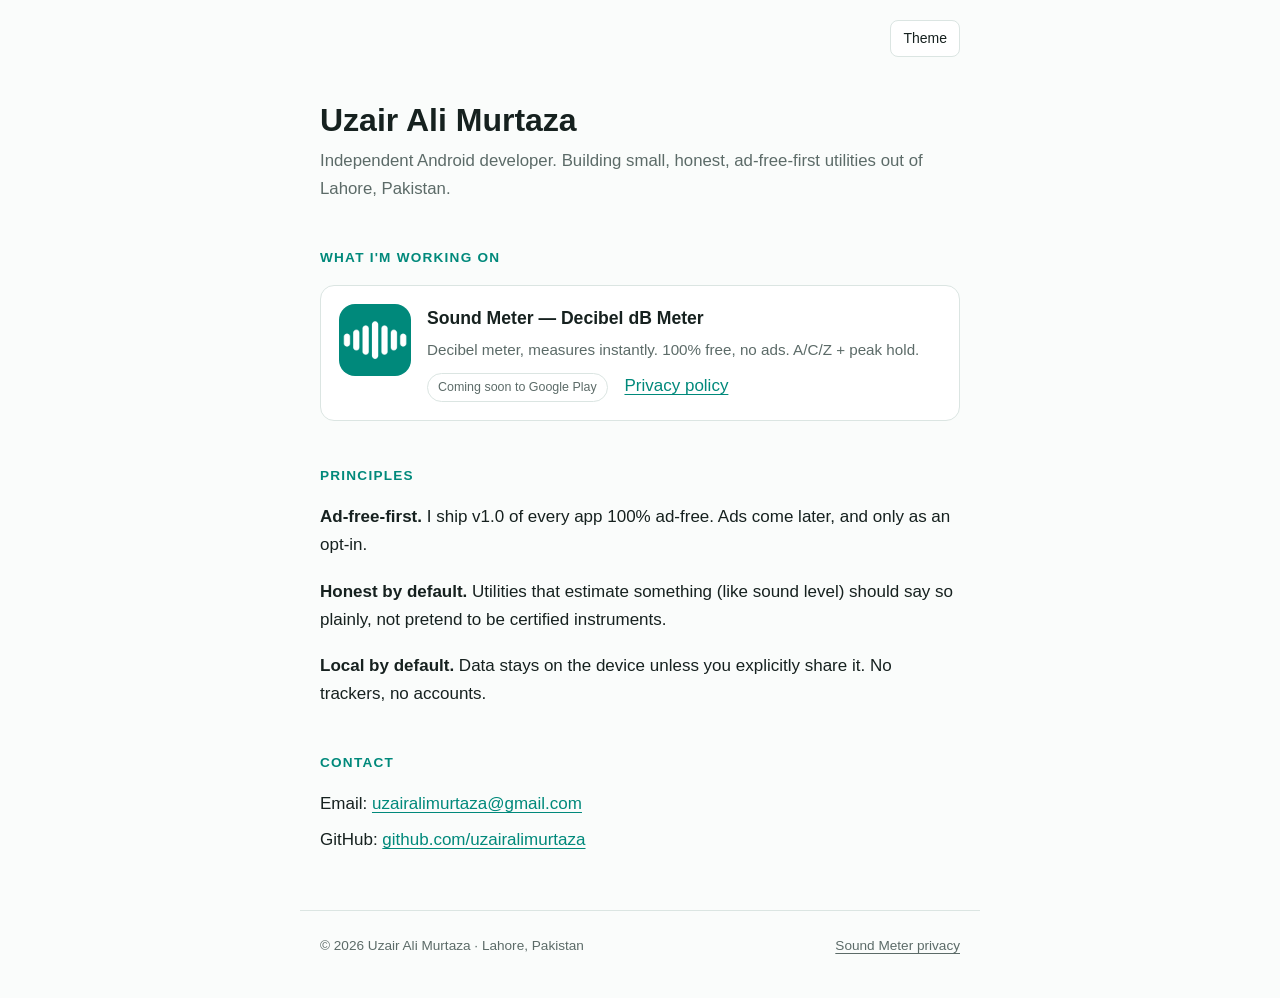
==== index.html @ 68ea0d81 "Initial site Co-Authored-By: Claude Fable 5 <noreply@anthropic.com>" ====
<!DOCTYPE html>
<html lang="en">
<head>
<meta charset="utf-8">
<meta name="viewport" content="width=device-width, initial-scale=1">
<title>Uzair Ali Murtaza — Independent Android Developer</title>
<meta name="description" content="Independent Android developer building small, honest, ad-free-first utilities out of Lahore, Pakistan. Maker of Sound Meter.">
<link rel="canonical" href="https://uzairalimurtaza.github.io/">
<link rel="icon" href="https://uzairalimurtaza.github.io/favicon.ico" sizes="32x32">
<link rel="apple-touch-icon" href="https://uzairalimurtaza.github.io/apple-touch-icon.png">
<meta property="og:type" content="website">
<meta property="og:title" content="Uzair Ali Murtaza — Independent Android Developer">
<meta property="og:description" content="Small, honest, ad-free-first Android utilities. Maker of Sound Meter.">
<meta property="og:url" content="https://uzairalimurtaza.github.io/">
<meta property="og:image" content="https://uzairalimurtaza.github.io/og-image.png">
<script>
(function () {
  var saved = localStorage.getItem("theme");
  var system = window.matchMedia("(prefers-color-scheme: light)").matches ? "light" : "dark";
  document.documentElement.dataset.theme = saved || system;
})();
</script>
<style>
  :root {
    --bg: #0b1014; --surface: #131a20; --text: #e8edf0; --muted: #9aa7ae;
    --accent: #4db6ac; --accent-strong: #26a69a; --border: #22303a;
  }
  :root[data-theme="light"] {
    --bg: #fafcfb; --surface: #ffffff; --text: #16211f; --muted: #5c6b68;
    --accent: #00897b; --accent-strong: #00695c; --border: #dbe5e2;
  }
  * { box-sizing: border-box; }
  body {
    margin: 0; background: var(--bg); color: var(--text);
    font-family: -apple-system, BlinkMacSystemFont, "Segoe UI", Roboto, Helvetica, Arial, sans-serif;
    font-size: 17px; line-height: 1.65;
  }
  main { max-width: 680px; margin: 0 auto; padding: 0 20px 48px; }
  header.site {
    max-width: 680px; margin: 0 auto; padding: 20px;
    display: flex; justify-content: flex-end;
  }
  .theme-toggle {
    background: var(--surface); color: var(--text); border: 1px solid var(--border);
    border-radius: 8px; padding: 6px 12px; font: inherit; font-size: 14px; cursor: pointer;
  }
  .theme-toggle:focus-visible, a:focus-visible {
    outline: 2px solid var(--accent); outline-offset: 3px; border-radius: 4px;
  }
  h1 { font-size: 2rem; line-height: 1.2; margin: 24px 0 8px; }
  .tagline { color: var(--muted); margin: 0 0 40px; font-size: 1.05rem; }
  h2 {
    font-size: 0.85rem; letter-spacing: 0.09em; text-transform: uppercase;
    color: var(--accent); margin: 44px 0 16px;
  }
  a { color: var(--accent); text-decoration-thickness: 1px; text-underline-offset: 3px; }
  a:hover { color: var(--accent-strong); }
  .app-card {
    display: flex; gap: 16px; align-items: flex-start;
    background: var(--surface); border: 1px solid var(--border);
    border-radius: 14px; padding: 18px;
  }
  .app-card img { width: 72px; height: 72px; border-radius: 16px; flex-shrink: 0; }
  .app-card h3 { margin: 0 0 4px; font-size: 1.1rem; }
  .app-card p { margin: 0 0 10px; color: var(--muted); font-size: 0.95rem; }
  .badge {
    display: inline-block; font-size: 0.78rem; padding: 3px 10px; border-radius: 999px;
    border: 1px solid var(--border); color: var(--muted); margin-right: 12px;
  }
  .principle { margin: 0 0 18px; }
  .principle strong { color: var(--text); }
  ul.contact { list-style: none; padding: 0; margin: 0; }
  ul.contact li { margin-bottom: 8px; }
  footer {
    max-width: 680px; margin: 0 auto; padding: 24px 20px 40px;
    border-top: 1px solid var(--border); color: var(--muted); font-size: 0.85rem;
    display: flex; flex-wrap: wrap; gap: 8px 24px; justify-content: space-between;
  }
  footer a { color: var(--muted); }
</style>
</head>
<body>
<header class="site">
  <button class="theme-toggle" type="button" aria-label="Toggle light and dark theme">Theme</button>
</header>
<main>
  <h1>Uzair Ali Murtaza</h1>
  <p class="tagline">Independent Android developer. Building small, honest, ad-free-first
  utilities out of Lahore, Pakistan.</p>

  <h2>What I'm working on</h2>
  <div class="app-card">
    <img src="sound-meter-icon.png" alt="Sound Meter app icon — white sound wave on teal" width="72" height="72">
    <div>
      <h3>Sound Meter — Decibel dB Meter</h3>
      <p>Decibel meter, measures instantly. 100% free, no ads. A/C/Z + peak hold.</p>
      <span class="badge">Coming soon to Google Play</span>
      <a href="https://uzairalimurtaza.github.io/soundmeter-privacy/">Privacy policy</a>
    </div>
  </div>

  <h2>Principles</h2>
  <p class="principle"><strong>Ad-free-first.</strong> I ship v1.0 of every app 100% ad-free.
  Ads come later, and only as an opt-in.</p>
  <p class="principle"><strong>Honest by default.</strong> Utilities that estimate something
  (like sound level) should say so plainly, not pretend to be certified instruments.</p>
  <p class="principle"><strong>Local by default.</strong> Data stays on the device unless you
  explicitly share it. No trackers, no accounts.</p>

  <h2>Contact</h2>
  <ul class="contact">
    <li>Email: <a href="mailto:uzairalimurtaza@gmail.com">uzairalimurtaza@gmail.com</a></li>
    <li>GitHub: <a href="https://github.com/uzairalimurtaza">github.com/uzairalimurtaza</a></li>
  </ul>
</main>
<footer>
  <span>© 2026 Uzair Ali Murtaza · Lahore, Pakistan</span>
  <a href="https://uzairalimurtaza.github.io/soundmeter-privacy/">Sound Meter privacy</a>
</footer>
<script>
(function () {
  var btn = document.querySelector(".theme-toggle");
  btn.addEventListener("click", function () {
    var next = document.documentElement.dataset.theme === "light" ? "dark" : "light";
    document.documentElement.dataset.theme = next;
    localStorage.setItem("theme", next);
  });
})();
</script>
</body>
</html>
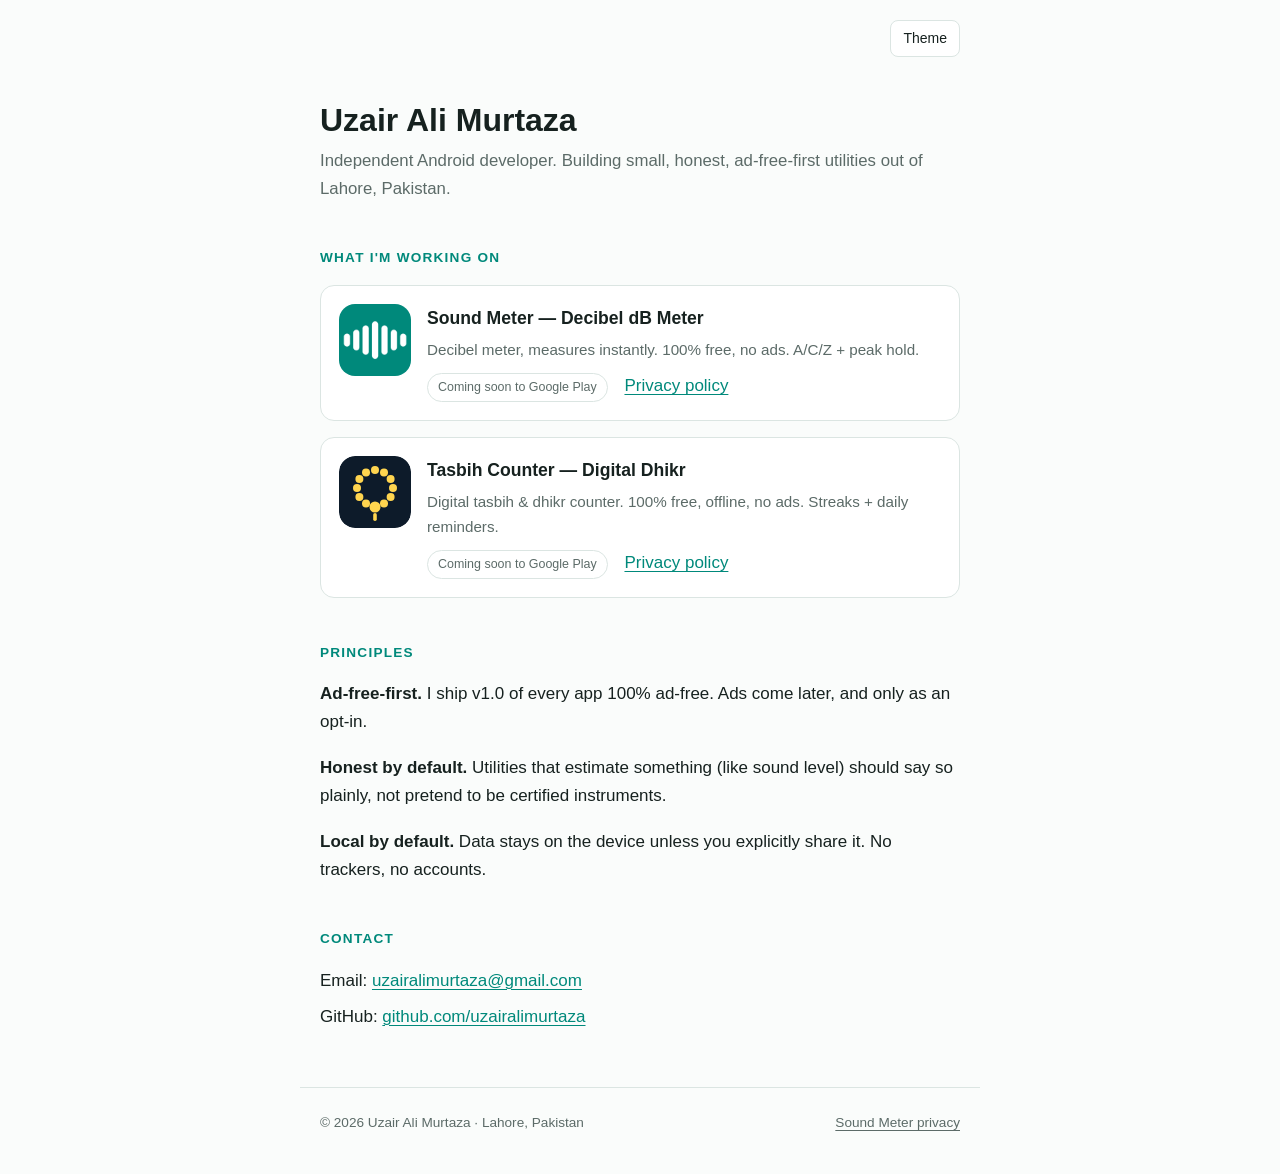
==== commit b59fb93e: "Add Tasbih Counter privacy policy + landing card" ====
--- a/index.html
+++ b/index.html
@@ -99,6 +99,16 @@
     </div>
   </div>
 
+  <div class="app-card" style="margin-top:16px">
+    <img src="data:image/svg+xml,<svg xmlns='http://www.w3.org/2000/svg' viewBox='0 0 72 72'><rect width='72' height='72' rx='16' fill='%230D1B2A'/><g fill='%23ffd54f'><circle cx='36' cy='14' r='4'/><circle cx='45' cy='16.4' r='4'/><circle cx='51.6' cy='23' r='4'/><circle cx='54' cy='32' r='4'/><circle cx='51.6' cy='41' r='4'/><circle cx='45' cy='47.6' r='4'/><circle cx='27' cy='47.6' r='4'/><circle cx='20.4' cy='41' r='4'/><circle cx='18' cy='32' r='4'/><circle cx='20.4' cy='23' r='4'/><circle cx='27' cy='16.4' r='4'/></g><circle cx='36' cy='51' r='5.5' fill='%23ffd54f'/><rect x='34.2' y='57' width='3.6' height='8' rx='1.8' fill='%23ffd54f'/></svg>" alt="Tasbih Counter app icon — prayer beads on deep navy" width="72" height="72">
+    <div>
+      <h3>Tasbih Counter — Digital Dhikr</h3>
+      <p>Digital tasbih &amp; dhikr counter. 100% free, offline, no ads. Streaks + daily reminders.</p>
+      <span class="badge">Coming soon to Google Play</span>
+      <a href="https://uzairalimurtaza.github.io/tasbih-privacy/">Privacy policy</a>
+    </div>
+  </div>
+
   <h2>Principles</h2>
   <p class="principle"><strong>Ad-free-first.</strong> I ship v1.0 of every app 100% ad-free.
   Ads come later, and only as an opt-in.</p>
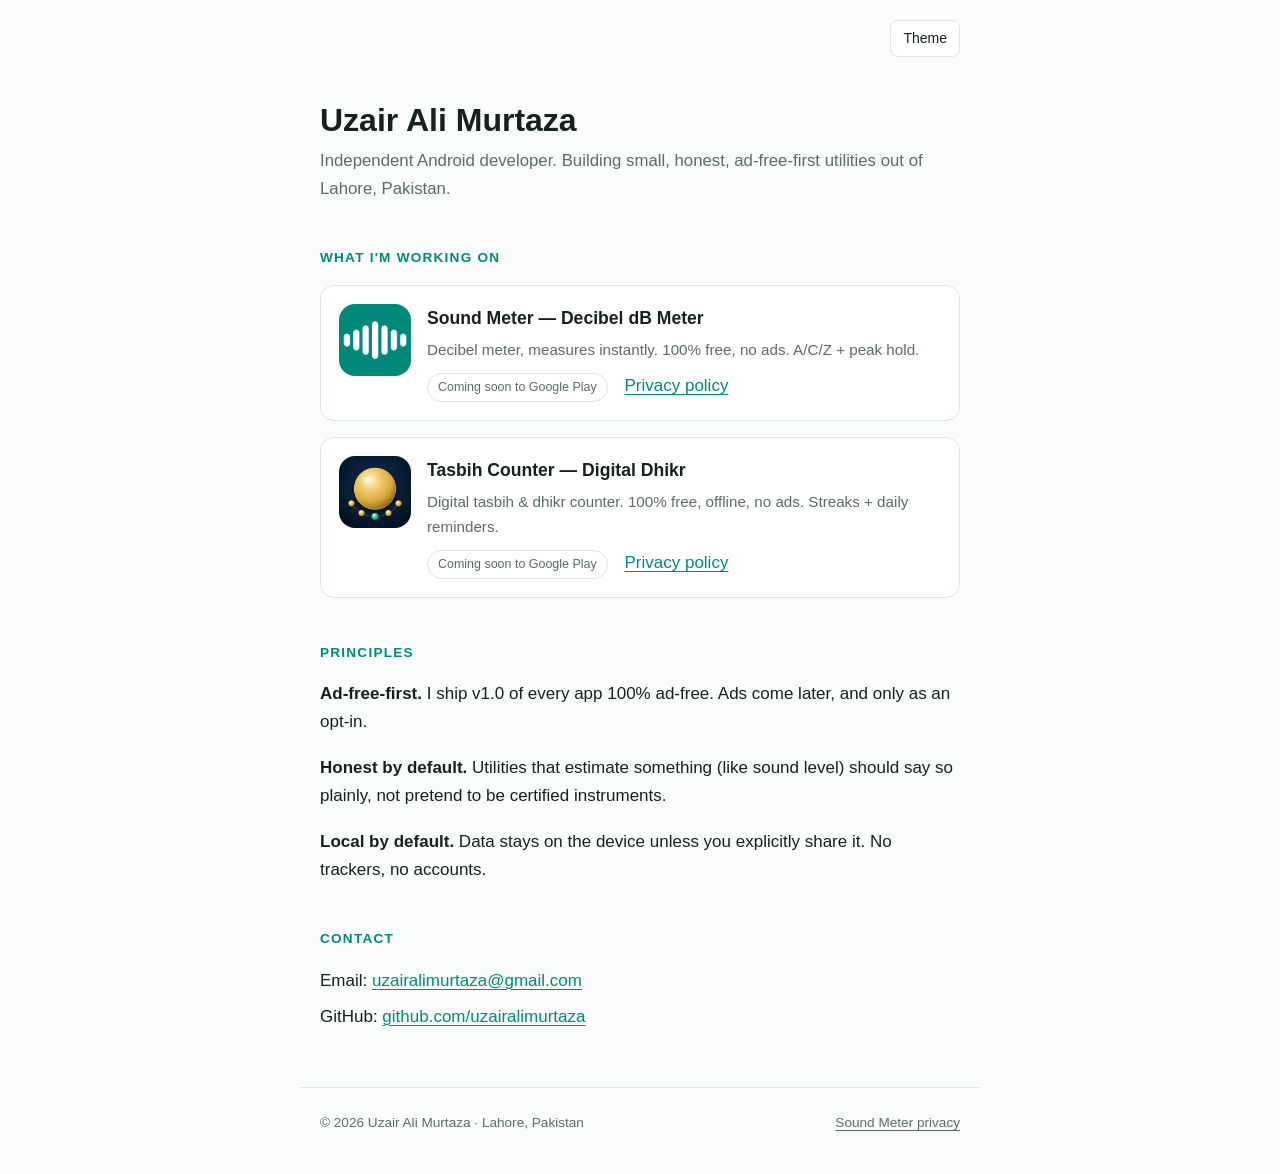
==== commit ea182d29: "Tasbih card: real app icon" ====
--- a/index.html
+++ b/index.html
@@ -100,7 +100,7 @@
   </div>
 
   <div class="app-card" style="margin-top:16px">
-    <img src="data:image/svg+xml,<svg xmlns='http://www.w3.org/2000/svg' viewBox='0 0 72 72'><rect width='72' height='72' rx='16' fill='%230D1B2A'/><g fill='%23ffd54f'><circle cx='36' cy='14' r='4'/><circle cx='45' cy='16.4' r='4'/><circle cx='51.6' cy='23' r='4'/><circle cx='54' cy='32' r='4'/><circle cx='51.6' cy='41' r='4'/><circle cx='45' cy='47.6' r='4'/><circle cx='27' cy='47.6' r='4'/><circle cx='20.4' cy='41' r='4'/><circle cx='18' cy='32' r='4'/><circle cx='20.4' cy='23' r='4'/><circle cx='27' cy='16.4' r='4'/></g><circle cx='36' cy='51' r='5.5' fill='%23ffd54f'/><rect x='34.2' y='57' width='3.6' height='8' rx='1.8' fill='%23ffd54f'/></svg>" alt="Tasbih Counter app icon — prayer beads on deep navy" width="72" height="72">
+    <img src="tasbih-icon.png" alt="Tasbih Counter app icon — gold misbaha bead on deep navy" style="border-radius:16px" width="72" height="72">
     <div>
       <h3>Tasbih Counter — Digital Dhikr</h3>
       <p>Digital tasbih &amp; dhikr counter. 100% free, offline, no ads. Streaks + daily reminders.</p>
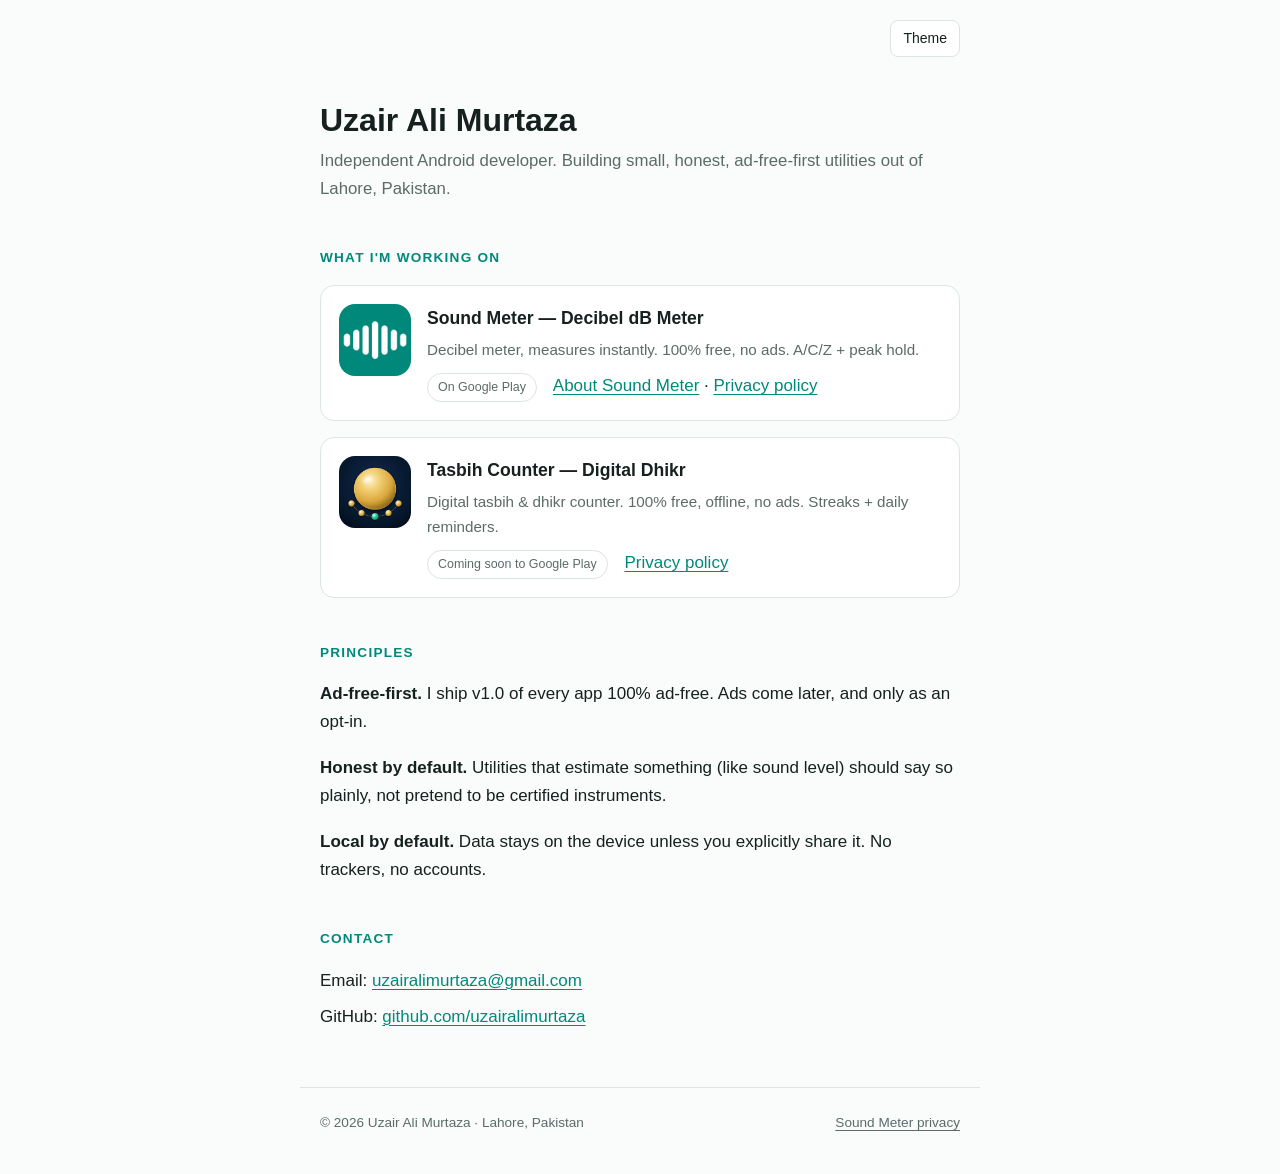
==== commit 0285f1af: "Add Sound Meter product page (Ask Play indexing) + sitemap entry Co-Authored-By: Claude Fable 5 <nor" ====
--- a/index.html
+++ b/index.html
@@ -94,7 +94,8 @@
     <div>
       <h3>Sound Meter — Decibel dB Meter</h3>
       <p>Decibel meter, measures instantly. 100% free, no ads. A/C/Z + peak hold.</p>
-      <span class="badge">Coming soon to Google Play</span>
+      <span class="badge">On Google Play</span>
+      <a href="soundmeter/">About Sound Meter</a> ·
       <a href="https://uzairalimurtaza.github.io/soundmeter-privacy/">Privacy policy</a>
     </div>
   </div>
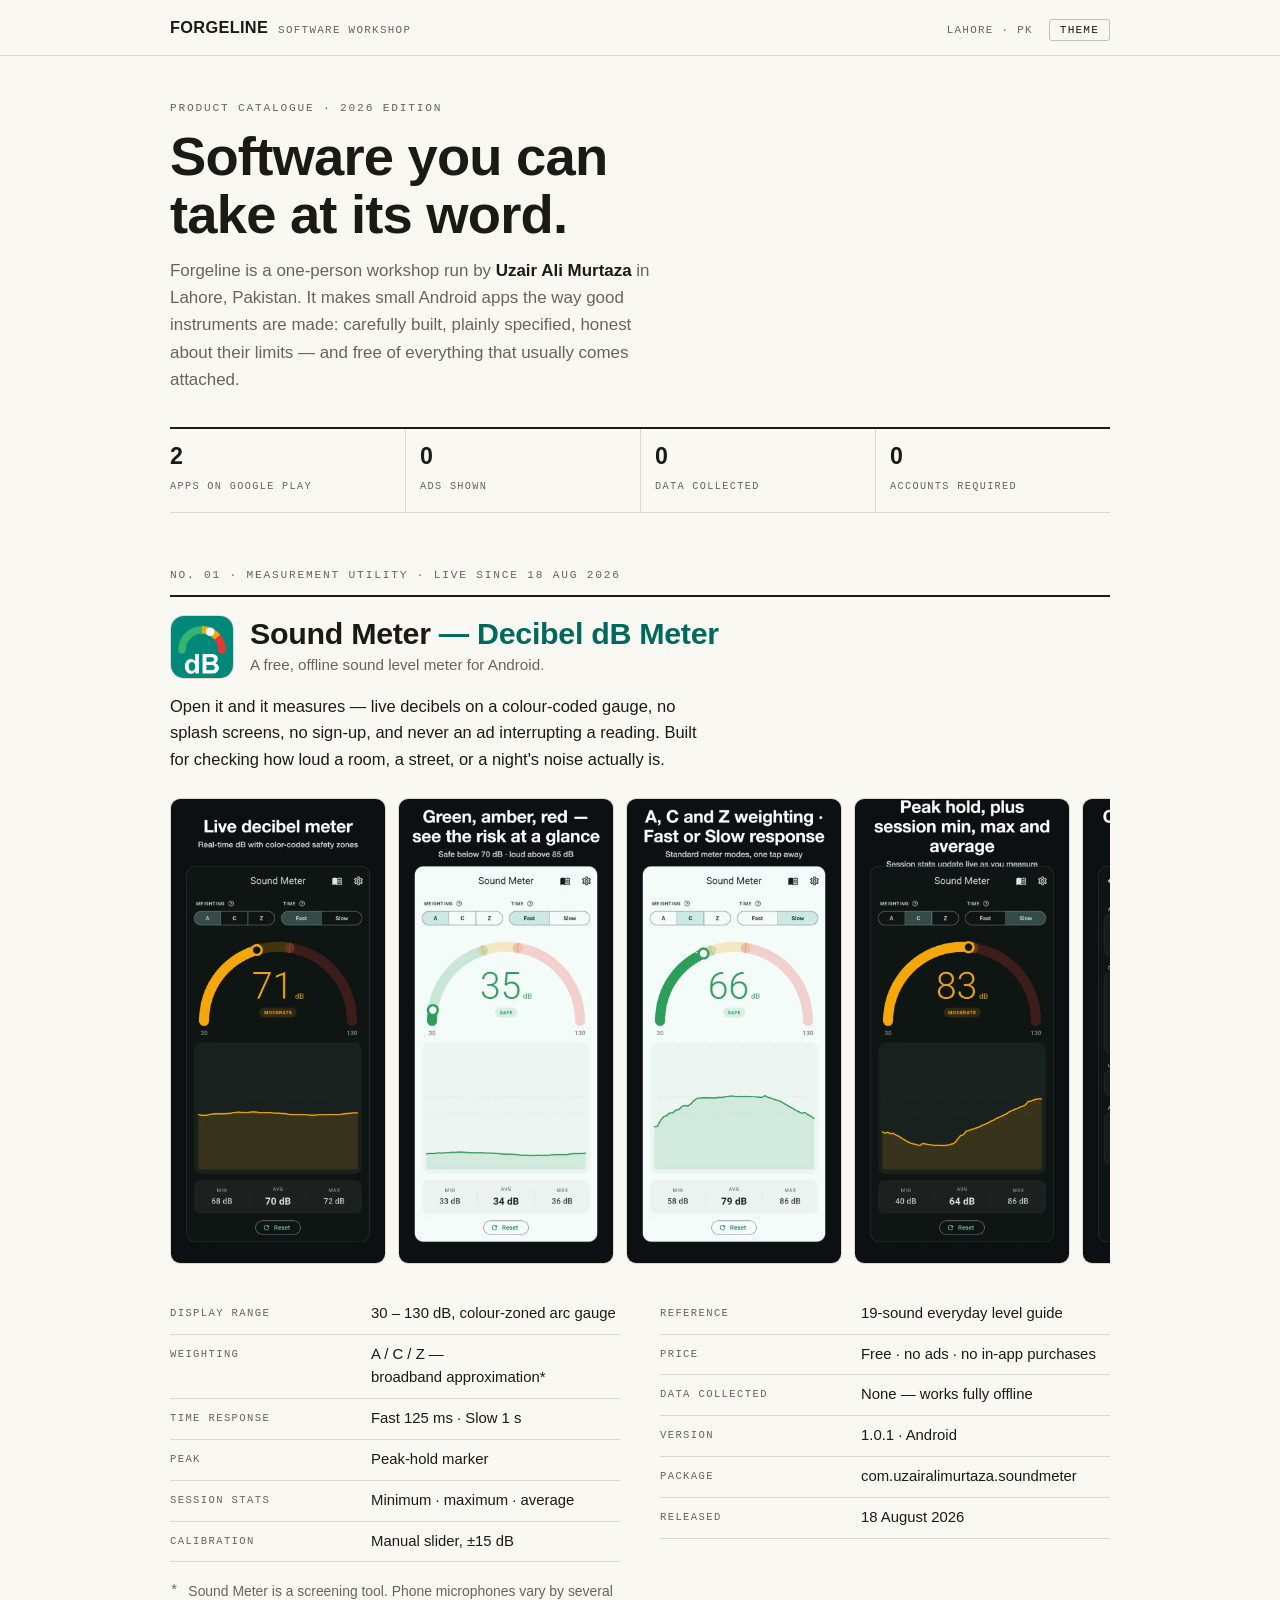
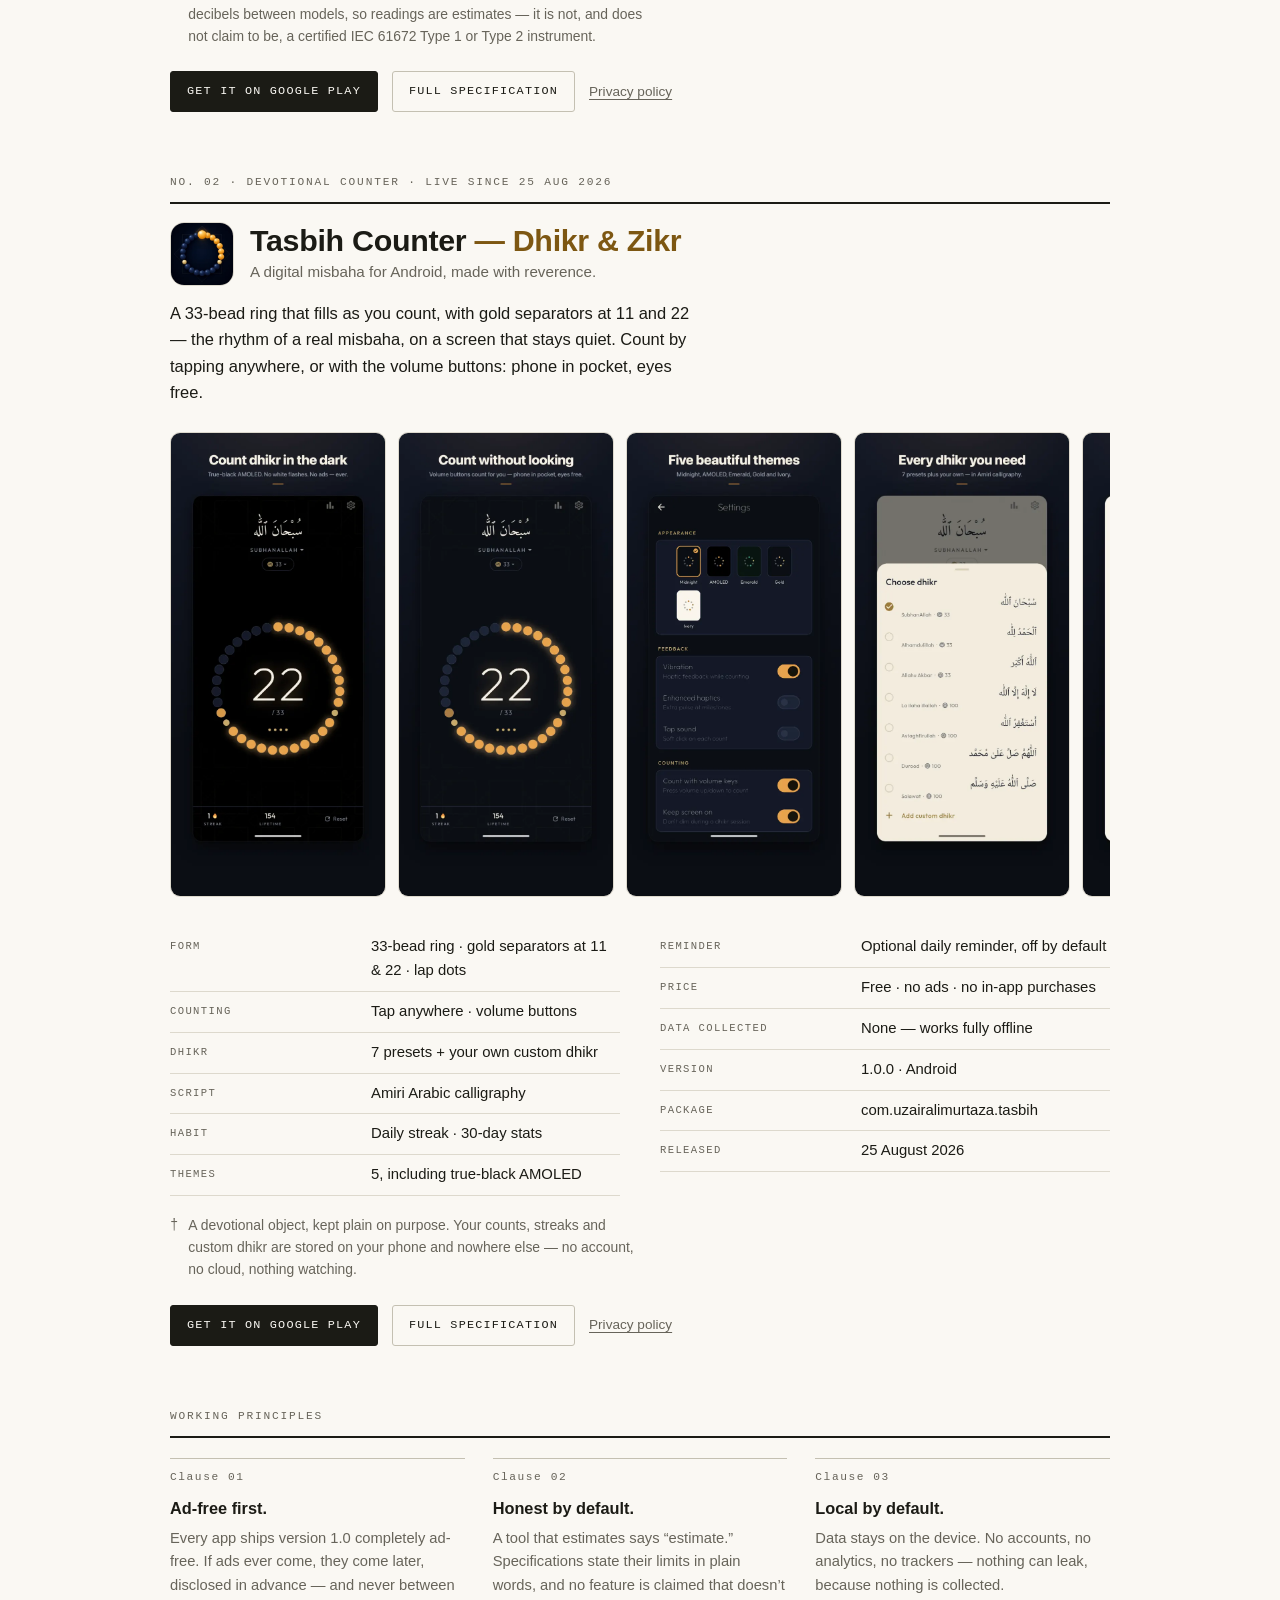
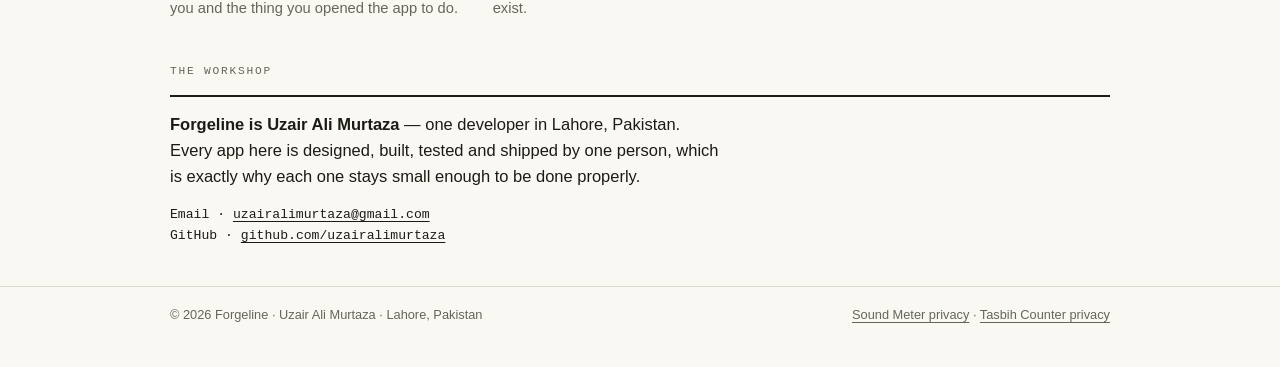
==== commit f99f1820: "Rebuild site as the Forgeline product catalogue Both apps are now live on Google Play, so the site b" ====
--- a/index.html
+++ b/index.html
@@ -3,16 +3,28 @@
 <head>
 <meta charset="utf-8">
 <meta name="viewport" content="width=device-width, initial-scale=1">
-<title>Uzair Ali Murtaza — Independent Android Developer</title>
-<meta name="description" content="Independent Android developer building small, honest, ad-free-first utilities out of Lahore, Pakistan. Maker of Sound Meter.">
+<title>Forgeline — Honest Android Apps by Uzair Ali Murtaza</title>
+<meta name="description" content="Forgeline is a one-person software workshop in Lahore, Pakistan, run by Uzair Ali Murtaza. Small, honest Android apps on Google Play: Sound Meter and Tasbih Counter. Free, offline, ad-free, no data collected.">
 <link rel="canonical" href="https://uzairalimurtaza.github.io/">
 <link rel="icon" href="https://uzairalimurtaza.github.io/favicon.ico" sizes="32x32">
 <link rel="apple-touch-icon" href="https://uzairalimurtaza.github.io/apple-touch-icon.png">
 <meta property="og:type" content="website">
-<meta property="og:title" content="Uzair Ali Murtaza — Independent Android Developer">
-<meta property="og:description" content="Small, honest, ad-free-first Android utilities. Maker of Sound Meter.">
+<meta property="og:title" content="Forgeline — Honest Android Apps by Uzair Ali Murtaza">
+<meta property="og:description" content="Small, honest Android apps from a one-person workshop in Lahore. Free, offline, ad-free, no data collected.">
 <meta property="og:url" content="https://uzairalimurtaza.github.io/">
 <meta property="og:image" content="https://uzairalimurtaza.github.io/og-image.png">
+<script type="application/ld+json">
+{
+  "@context": "https://schema.org",
+  "@type": "Organization",
+  "name": "Forgeline",
+  "url": "https://uzairalimurtaza.github.io/",
+  "email": "uzairalimurtaza@gmail.com",
+  "founder": { "@type": "Person", "name": "Uzair Ali Murtaza" },
+  "address": { "@type": "PostalAddress", "addressLocality": "Lahore", "addressCountry": "PK" },
+  "description": "A one-person software workshop making small, honest Android apps. Publisher of Sound Meter and Tasbih Counter on Google Play."
+}
+</script>
 <script>
 (function () {
   var saved = localStorage.getItem("theme");
@@ -20,114 +32,194 @@
   document.documentElement.dataset.theme = saved || system;
 })();
 </script>
-<style>
-  :root {
-    --bg: #0b1014; --surface: #131a20; --text: #e8edf0; --muted: #9aa7ae;
-    --accent: #4db6ac; --accent-strong: #26a69a; --border: #22303a;
-  }
-  :root[data-theme="light"] {
-    --bg: #fafcfb; --surface: #ffffff; --text: #16211f; --muted: #5c6b68;
-    --accent: #00897b; --accent-strong: #00695c; --border: #dbe5e2;
-  }
-  * { box-sizing: border-box; }
-  body {
-    margin: 0; background: var(--bg); color: var(--text);
-    font-family: -apple-system, BlinkMacSystemFont, "Segoe UI", Roboto, Helvetica, Arial, sans-serif;
-    font-size: 17px; line-height: 1.65;
-  }
-  main { max-width: 680px; margin: 0 auto; padding: 0 20px 48px; }
-  header.site {
-    max-width: 680px; margin: 0 auto; padding: 20px;
-    display: flex; justify-content: flex-end;
-  }
-  .theme-toggle {
-    background: var(--surface); color: var(--text); border: 1px solid var(--border);
-    border-radius: 8px; padding: 6px 12px; font: inherit; font-size: 14px; cursor: pointer;
-  }
-  .theme-toggle:focus-visible, a:focus-visible {
-    outline: 2px solid var(--accent); outline-offset: 3px; border-radius: 4px;
-  }
-  h1 { font-size: 2rem; line-height: 1.2; margin: 24px 0 8px; }
-  .tagline { color: var(--muted); margin: 0 0 40px; font-size: 1.05rem; }
-  h2 {
-    font-size: 0.85rem; letter-spacing: 0.09em; text-transform: uppercase;
-    color: var(--accent); margin: 44px 0 16px;
-  }
-  a { color: var(--accent); text-decoration-thickness: 1px; text-underline-offset: 3px; }
-  a:hover { color: var(--accent-strong); }
-  .app-card {
-    display: flex; gap: 16px; align-items: flex-start;
-    background: var(--surface); border: 1px solid var(--border);
-    border-radius: 14px; padding: 18px;
-  }
-  .app-card img { width: 72px; height: 72px; border-radius: 16px; flex-shrink: 0; }
-  .app-card h3 { margin: 0 0 4px; font-size: 1.1rem; }
-  .app-card p { margin: 0 0 10px; color: var(--muted); font-size: 0.95rem; }
-  .badge {
-    display: inline-block; font-size: 0.78rem; padding: 3px 10px; border-radius: 999px;
-    border: 1px solid var(--border); color: var(--muted); margin-right: 12px;
-  }
-  .principle { margin: 0 0 18px; }
-  .principle strong { color: var(--text); }
-  ul.contact { list-style: none; padding: 0; margin: 0; }
-  ul.contact li { margin-bottom: 8px; }
-  footer {
-    max-width: 680px; margin: 0 auto; padding: 24px 20px 40px;
-    border-top: 1px solid var(--border); color: var(--muted); font-size: 0.85rem;
-    display: flex; flex-wrap: wrap; gap: 8px 24px; justify-content: space-between;
-  }
-  footer a { color: var(--muted); }
-</style>
+<link rel="stylesheet" href="styles.css">
 </head>
 <body>
-<header class="site">
-  <button class="theme-toggle" type="button" aria-label="Toggle light and dark theme">Theme</button>
+
+<header class="mast">
+  <div class="wrap">
+    <a class="wordmark" href="/">Forgeline<small>Software workshop</small></a>
+    <div class="mast-right">
+      <span class="mast-loc">Lahore&nbsp;·&nbsp;PK</span>
+      <button class="theme-toggle" type="button" aria-label="Toggle light and dark theme">Theme</button>
+    </div>
+  </div>
 </header>
+
 <main>
-  <h1>Uzair Ali Murtaza</h1>
-  <p class="tagline">Independent Android developer. Building small, honest, ad-free-first
-  utilities out of Lahore, Pakistan.</p>
-
-  <h2>What I'm working on</h2>
-  <div class="app-card">
-    <img src="sound-meter-icon.png" alt="Sound Meter app icon — white sound wave on teal" width="72" height="72">
-    <div>
-      <h3>Sound Meter — Decibel dB Meter</h3>
-      <p>Decibel meter, measures instantly. 100% free, no ads. A/C/Z + peak hold.</p>
-      <span class="badge">On Google Play</span>
-      <a href="soundmeter/">About Sound Meter</a> ·
-      <a href="https://uzairalimurtaza.github.io/soundmeter-privacy/">Privacy policy</a>
-    </div>
+  <section class="hero wrap">
+    <p class="kicker">Product catalogue · 2026 edition</p>
+    <h1>Software you can take at its word.</h1>
+    <p class="lede">Forgeline is a one-person workshop run by <strong>Uzair Ali Murtaza</strong> in
+    Lahore, Pakistan. It makes small Android apps the way good instruments are made:
+    carefully built, plainly specified, honest about their limits — and free of everything
+    that usually comes attached.</p>
+    <div class="facts-strip" role="list" aria-label="Portfolio at a glance">
+      <div role="listitem"><b>2</b><span>Apps on Google&nbsp;Play</span></div>
+      <div role="listitem"><b>0</b><span>Ads shown</span></div>
+      <div role="listitem"><b>0</b><span>Data collected</span></div>
+      <div role="listitem"><b>0</b><span>Accounts required</span></div>
+    </div>
+  </section>
+
+  <section class="app wrap" id="sound-meter" aria-labelledby="sm-title">
+    <p class="kicker">No. 01 · Measurement utility · Live since 18 Aug 2026</p>
+    <hr class="rule-strong">
+    <div class="app-head">
+      <img src="assets/sound-meter-icon.webp" alt="Sound Meter app icon" width="192" height="192">
+      <div>
+        <h2 id="sm-title">Sound Meter <span class="accent-sm">— Decibel dB Meter</span></h2>
+        <p class="sub">A free, offline sound level meter for Android.</p>
+      </div>
+    </div>
+    <p class="claim">Open it and it measures — live decibels on a colour-coded gauge, no
+    splash screens, no sign-up, and never an ad interrupting a reading. Built for checking
+    how loud a room, a street, or a night's noise actually is.</p>
+
+    <div class="shots" role="group" aria-label="Sound Meter screenshots">
+      <img src="assets/sm-01.webp" width="640" height="1387" alt="Sound Meter's live decibel gauge reading 71 dB, with colour-coded safety zones and a rolling level chart">
+      <img src="assets/sm-02.webp" width="640" height="1387" alt="The gauge reading 35 dB in the green safe zone, shown in the light theme">
+      <img src="assets/sm-03.webp" width="640" height="1387" loading="lazy" decoding="async" alt="A, C and Z weighting toggles and Fast/Slow response controls above a 66 dB reading">
+      <img src="assets/sm-04.webp" width="640" height="1387" loading="lazy" decoding="async" alt="Peak-hold marker at 83 dB with live session minimum, average and maximum">
+      <img src="assets/sm-05.webp" width="640" height="1387" loading="lazy" decoding="async" alt="Settings screen with the ±15 dB microphone calibration slider and theme options">
+      <img src="assets/sm-06.webp" width="640" height="1387" loading="lazy" decoding="async" alt="Reference guide listing 19 everyday sounds and their typical levels, from breathing at 10 dB upward">
+    </div>
+
+    <div class="spec">
+      <div class="spec-grid">
+        <dl>
+          <div class="row"><dt>Display range</dt><dd>30 – 130 dB, colour-zoned arc gauge</dd></div>
+          <div class="row"><dt>Weighting</dt><dd>A / C / Z — broadband&nbsp;approximation*</dd></div>
+          <div class="row"><dt>Time response</dt><dd>Fast 125 ms · Slow 1 s</dd></div>
+          <div class="row"><dt>Peak</dt><dd>Peak-hold marker</dd></div>
+          <div class="row"><dt>Session stats</dt><dd>Minimum · maximum · average</dd></div>
+          <div class="row"><dt>Calibration</dt><dd>Manual slider, ±15 dB</dd></div>
+        </dl>
+        <dl>
+          <div class="row"><dt>Reference</dt><dd>19-sound everyday level guide</dd></div>
+          <div class="row"><dt>Price</dt><dd>Free · no ads · no in-app purchases</dd></div>
+          <div class="row"><dt>Data collected</dt><dd>None — works fully offline</dd></div>
+          <div class="row"><dt>Version</dt><dd>1.0.1 · Android</dd></div>
+          <div class="row"><dt>Package</dt><dd>com.uzairalimurtaza.soundmeter</dd></div>
+          <div class="row"><dt>Released</dt><dd>18 August 2026</dd></div>
+        </dl>
+      </div>
+      <p class="footnote"><span class="mark">*</span><span>Sound Meter is a screening tool.
+      Phone microphones vary by several decibels between models, so readings are estimates —
+      it is not, and does not claim to be, a certified IEC&nbsp;61672 Type&nbsp;1 or
+      Type&nbsp;2 instrument.</span></p>
+    </div>
+
+    <div class="app-actions">
+      <a class="btn btn-solid" href="https://play.google.com/store/apps/details?id=com.uzairalimurtaza.soundmeter">Get it on Google Play</a>
+      <a class="btn btn-ghost" href="soundmeter/">Full specification</a>
+      <a class="quiet" href="soundmeter-privacy/">Privacy policy</a>
+    </div>
+  </section>
+
+  <section class="app wrap" id="tasbih" aria-labelledby="tb-title">
+    <p class="kicker">No. 02 · Devotional counter · Live since 25 Aug 2026</p>
+    <hr class="rule-strong">
+    <div class="app-head">
+      <img src="assets/tasbih-icon.webp" alt="Tasbih Counter app icon" width="192" height="192">
+      <div>
+        <h2 id="tb-title">Tasbih Counter <span class="accent-tb">— Dhikr &amp; Zikr</span></h2>
+        <p class="sub">A digital misbaha for Android, made with reverence.</p>
+      </div>
+    </div>
+    <p class="claim">A 33-bead ring that fills as you count, with gold separators at 11 and
+    22 — the rhythm of a real misbaha, on a screen that stays quiet. Count by tapping
+    anywhere, or with the volume buttons: phone in pocket, eyes free.</p>
+
+    <div class="shots" role="group" aria-label="Tasbih Counter screenshots">
+      <img src="assets/tb-01.webp" width="640" height="1387" loading="lazy" decoding="async" alt="Tasbih Counter's 33-bead ring at count 22 in the true-black AMOLED theme, with SubhanAllah in Arabic calligraphy above">
+      <img src="assets/tb-02.webp" width="640" height="1387" loading="lazy" decoding="async" alt="Counter screen highlighting volume-button counting — count with the phone in your pocket">
+      <img src="assets/tb-03.webp" width="640" height="1387" loading="lazy" decoding="async" alt="Settings screen with five theme cards: Midnight, AMOLED, Emerald, Gold and Ivory">
+      <img src="assets/tb-04.webp" width="640" height="1387" loading="lazy" decoding="async" alt="Dhikr picker listing seven presets in Amiri Arabic calligraphy, with an add-custom-dhikr option">
+      <img src="assets/tb-05.webp" width="640" height="1387" loading="lazy" decoding="async" alt="Stats screen showing streak, lifetime and today counts above a 30-day chart">
+      <img src="assets/tb-06.webp" width="640" height="1387" loading="lazy" decoding="async" alt="The bead ring in the warm Ivory theme, with gold separators and lap dots">
+    </div>
+
+    <div class="spec">
+      <div class="spec-grid">
+        <dl>
+          <div class="row"><dt>Form</dt><dd>33-bead ring · gold separators at 11 &amp; 22 · lap dots</dd></div>
+          <div class="row"><dt>Counting</dt><dd>Tap anywhere · volume buttons</dd></div>
+          <div class="row"><dt>Dhikr</dt><dd>7 presets + your own custom dhikr</dd></div>
+          <div class="row"><dt>Script</dt><dd>Amiri Arabic calligraphy</dd></div>
+          <div class="row"><dt>Habit</dt><dd>Daily streak · 30-day stats</dd></div>
+          <div class="row"><dt>Themes</dt><dd>5, including true-black AMOLED</dd></div>
+        </dl>
+        <dl>
+          <div class="row"><dt>Reminder</dt><dd>Optional daily reminder, off by default</dd></div>
+          <div class="row"><dt>Price</dt><dd>Free · no ads · no in-app purchases</dd></div>
+          <div class="row"><dt>Data collected</dt><dd>None — works fully offline</dd></div>
+          <div class="row"><dt>Version</dt><dd>1.0.0 · Android</dd></div>
+          <div class="row"><dt>Package</dt><dd>com.uzairalimurtaza.tasbih</dd></div>
+          <div class="row"><dt>Released</dt><dd>25 August 2026</dd></div>
+        </dl>
+      </div>
+      <p class="footnote"><span class="mark">†</span><span>A devotional object, kept plain on
+      purpose. Your counts, streaks and custom dhikr are stored on your phone and nowhere
+      else — no account, no cloud, nothing watching.</span></p>
+    </div>
+
+    <div class="app-actions">
+      <a class="btn btn-solid" href="https://play.google.com/store/apps/details?id=com.uzairalimurtaza.tasbih">Get it on Google Play</a>
+      <a class="btn btn-ghost" href="tasbih/">Full specification</a>
+      <a class="quiet" href="tasbih-privacy/">Privacy policy</a>
+    </div>
+  </section>
+
+  <section class="app wrap" id="principles" aria-labelledby="pr-title">
+    <p class="kicker">Working principles</p>
+    <hr class="rule-strong">
+    <h2 id="pr-title" class="visually-hidden" style="position:absolute;width:1px;height:1px;overflow:hidden;clip:rect(0 0 0 0)">Working principles</h2>
+    <div class="clauses">
+      <div class="clause">
+        <span class="num">Clause 01</span>
+        <h3>Ad-free first.</h3>
+        <p>Every app ships version 1.0 completely ad-free. If ads ever come, they come
+        later, disclosed in advance — and never between you and the thing you opened
+        the app to do.</p>
+      </div>
+      <div class="clause">
+        <span class="num">Clause 02</span>
+        <h3>Honest by default.</h3>
+        <p>A tool that estimates says “estimate.” Specifications state their limits in
+        plain words, and no feature is claimed that doesn’t exist.</p>
+      </div>
+      <div class="clause">
+        <span class="num">Clause 03</span>
+        <h3>Local by default.</h3>
+        <p>Data stays on the device. No accounts, no analytics, no trackers — nothing
+        can leak, because nothing is collected.</p>
+      </div>
+    </div>
+  </section>
+
+  <section class="app wrap maker" id="contact" aria-labelledby="mk-title">
+    <p class="kicker">The workshop</p>
+    <hr class="rule-strong">
+    <h2 id="mk-title" style="position:absolute;width:1px;height:1px;overflow:hidden;clip:rect(0 0 0 0)">About and contact</h2>
+    <p><strong>Forgeline is Uzair Ali Murtaza</strong> — one developer in Lahore, Pakistan.
+    Every app here is designed, built, tested and shipped by one person, which is exactly
+    why each one stays small enough to be done properly.</p>
+    <p class="contact-line">Email · <a href="mailto:uzairalimurtaza@gmail.com">uzairalimurtaza@gmail.com</a><br>
+    GitHub · <a href="https://github.com/uzairalimurtaza">github.com/uzairalimurtaza</a></p>
+  </section>
+</main>
+
+<footer class="site">
+  <div class="wrap">
+    <span>© 2026 Forgeline · Uzair Ali Murtaza · Lahore, Pakistan</span>
+    <span>
+      <a href="soundmeter-privacy/">Sound Meter privacy</a> ·
+      <a href="tasbih-privacy/">Tasbih Counter privacy</a>
+    </span>
   </div>
-
-  <div class="app-card" style="margin-top:16px">
-    <img src="tasbih-icon.png" alt="Tasbih Counter app icon — gold misbaha bead on deep navy" style="border-radius:16px" width="72" height="72">
-    <div>
-      <h3>Tasbih Counter — Digital Dhikr</h3>
-      <p>Digital tasbih &amp; dhikr counter. 100% free, offline, no ads. Streaks + daily reminders.</p>
-      <span class="badge">Coming soon to Google Play</span>
-      <a href="https://uzairalimurtaza.github.io/tasbih-privacy/">Privacy policy</a>
-    </div>
-  </div>
-
-  <h2>Principles</h2>
-  <p class="principle"><strong>Ad-free-first.</strong> I ship v1.0 of every app 100% ad-free.
-  Ads come later, and only as an opt-in.</p>
-  <p class="principle"><strong>Honest by default.</strong> Utilities that estimate something
-  (like sound level) should say so plainly, not pretend to be certified instruments.</p>
-  <p class="principle"><strong>Local by default.</strong> Data stays on the device unless you
-  explicitly share it. No trackers, no accounts.</p>
-
-  <h2>Contact</h2>
-  <ul class="contact">
-    <li>Email: <a href="mailto:uzairalimurtaza@gmail.com">uzairalimurtaza@gmail.com</a></li>
-    <li>GitHub: <a href="https://github.com/uzairalimurtaza">github.com/uzairalimurtaza</a></li>
-  </ul>
-</main>
-<footer>
-  <span>© 2026 Uzair Ali Murtaza · Lahore, Pakistan</span>
-  <a href="https://uzairalimurtaza.github.io/soundmeter-privacy/">Sound Meter privacy</a>
 </footer>
+
 <script>
 (function () {
   var btn = document.querySelector(".theme-toggle");
--- a/styles.css
+++ b/styles.css
@@ -0,0 +1,223 @@
+/* Forgeline — "the spec sheet" design system. Shared by every page; no build step. */
+
+:root {
+  --bg: #0f1110; --surface: #161917; --ink: #ece9e1; --muted: #a3a094;
+  --hair: #2b2e2b; --hair-strong: #3c403c;
+  --sm: #58c0b4; --tb: #d9a856;
+  --sans: -apple-system, BlinkMacSystemFont, "Segoe UI", Roboto, "Helvetica Neue", Arial, sans-serif;
+  --mono: ui-monospace, "SF Mono", SFMono-Regular, Menlo, Consolas, "Liberation Mono", monospace;
+}
+:root[data-theme="light"] {
+  --bg: #faf8f3; --surface: #ffffff; --ink: #1b1b15; --muted: #67645a;
+  --hair: #ddd9cd; --hair-strong: #c4c0b2;
+  --sm: #00695c; --tb: #7d5712;
+}
+/* No-JS fallback: honour the system preference before the toggle script runs */
+@media (prefers-color-scheme: light) {
+  :root:not([data-theme]) {
+    --bg: #faf8f3; --surface: #ffffff; --ink: #1b1b15; --muted: #67645a;
+    --hair: #ddd9cd; --hair-strong: #c4c0b2;
+    --sm: #00695c; --tb: #7d5712;
+  }
+}
+
+* { box-sizing: border-box; }
+html { -webkit-text-size-adjust: 100%; }
+body {
+  margin: 0; background: var(--bg); color: var(--ink);
+  font-family: var(--sans); font-size: 16.5px; line-height: 1.6;
+}
+img { max-width: 100%; height: auto; display: block; }
+a { color: inherit; text-decoration-thickness: 1px; text-underline-offset: 3px; }
+a:hover { text-decoration-thickness: 2px; }
+a:focus-visible, button:focus-visible {
+  outline: 2px solid var(--ink); outline-offset: 3px; border-radius: 2px;
+}
+::selection { background: var(--ink); color: var(--bg); }
+
+.wrap { max-width: 980px; margin: 0 auto; padding: 0 20px; }
+.doc  { max-width: 700px; margin: 0 auto; padding: 0 20px 56px; }
+
+/* ── Masthead ─────────────────────────────────────────────── */
+.mast {
+  border-bottom: 1px solid var(--hair);
+}
+.mast .wrap, .mast .doc {
+  display: flex; align-items: baseline; justify-content: space-between;
+  gap: 12px; padding-top: 14px; padding-bottom: 14px;
+}
+.mast .doc { padding-bottom: 14px; }
+.wordmark {
+  font-weight: 800; letter-spacing: 0.02em; font-size: 1.02rem;
+  text-transform: uppercase; text-decoration: none; white-space: nowrap;
+}
+.wordmark small {
+  font-family: var(--mono); font-weight: 400; font-size: 0.68rem;
+  color: var(--muted); letter-spacing: 0.12em; margin-left: 10px;
+}
+.mast-right { display: flex; align-items: baseline; gap: 16px; }
+.mast-loc {
+  font-family: var(--mono); font-size: 0.68rem; letter-spacing: 0.12em;
+  text-transform: uppercase; color: var(--muted);
+}
+.theme-toggle {
+  background: none; color: var(--ink); border: 1px solid var(--hair-strong);
+  border-radius: 3px; padding: 4px 10px; cursor: pointer;
+  font-family: var(--mono); font-size: 0.7rem; letter-spacing: 0.1em; text-transform: uppercase;
+}
+.theme-toggle:hover { border-color: var(--ink); }
+@media (max-width: 620px) {
+  .wordmark small, .mast-loc { display: none; }
+}
+
+/* ── Spec-sheet primitives ────────────────────────────────── */
+.kicker {
+  font-family: var(--mono); font-size: 0.7rem; letter-spacing: 0.16em;
+  text-transform: uppercase; color: var(--muted); margin: 0 0 10px;
+}
+.rule { border: 0; border-top: 1px solid var(--hair); margin: 0; }
+.rule-strong { border: 0; border-top: 2px solid var(--ink); margin: 0; }
+
+/* ── Hero (index) ─────────────────────────────────────────── */
+.hero { padding-top: 44px; }
+.hero h1 {
+  font-size: clamp(2rem, 6.5vw, 3.4rem); line-height: 1.06;
+  letter-spacing: -0.015em; font-weight: 800; margin: 0 0 14px; max-width: 17ch;
+}
+.hero .lede { color: var(--muted); font-size: 1.06rem; max-width: 52ch; margin: 0 0 34px; }
+.hero .lede strong { color: var(--ink); font-weight: 600; }
+
+.facts-strip {
+  display: grid; grid-template-columns: repeat(4, 1fr);
+  border-top: 2px solid var(--ink); border-bottom: 1px solid var(--hair);
+  margin-bottom: 8px;
+}
+.facts-strip > div { padding: 14px 14px 16px; border-left: 1px solid var(--hair); }
+.facts-strip > div:first-child { border-left: 0; padding-left: 0; }
+.facts-strip b {
+  display: block; font-size: 1.45rem; font-weight: 800;
+  font-variant-numeric: tabular-nums; line-height: 1.15;
+}
+.facts-strip span {
+  font-family: var(--mono); font-size: 0.64rem; letter-spacing: 0.13em;
+  text-transform: uppercase; color: var(--muted);
+}
+@media (max-width: 560px) {
+  .facts-strip { grid-template-columns: 1fr 1fr; }
+  .facts-strip > div:nth-child(3) { border-left: 0; padding-left: 0; }
+  .facts-strip > div:nth-child(n+3) { border-top: 1px solid var(--hair); }
+}
+
+/* ── App sections (index) ─────────────────────────────────── */
+.app { padding-top: 46px; padding-bottom: 10px; }
+.app-head { display: flex; align-items: center; gap: 16px; margin: 18px 0 6px; }
+.app-head img { width: 64px; height: 64px; border-radius: 14px; border: 1px solid var(--hair); flex-shrink: 0; }
+.app-head > div { min-width: 0; }
+.app-head h2 { font-size: clamp(1.4rem, 4vw, 1.9rem); letter-spacing: -0.01em; font-weight: 800; margin: 0; line-height: 1.15; }
+.app-head .sub { color: var(--muted); font-size: 0.95rem; margin: 2px 0 0; }
+.app .claim { max-width: 58ch; margin: 14px 0 22px; }
+
+.accent-sm { color: var(--sm); }
+.accent-tb { color: var(--tb); }
+
+.shots {
+  display: flex; gap: 12px; overflow-x: auto; padding: 4px 2px 14px;
+  scroll-snap-type: x proximity; -webkit-overflow-scrolling: touch;
+  scrollbar-width: thin; scrollbar-color: var(--hair-strong) transparent;
+}
+.shots img {
+  height: auto; width: 216px; flex: 0 0 auto; scroll-snap-align: start;
+  border: 1px solid var(--hair); border-radius: 10px; background: var(--surface);
+}
+@media (max-width: 560px) { .shots img { width: 186px; } }
+
+.spec { margin: 16px 0 0; }
+.spec-grid { display: grid; grid-template-columns: 1fr 1fr; gap: 0 40px; }
+@media (max-width: 720px) { .spec-grid { grid-template-columns: 1fr; } }
+.spec dl { margin: 0; }
+.spec .row {
+  display: grid; grid-template-columns: 42% minmax(0, 1fr); gap: 12px;
+  padding: 8px 0; border-bottom: 1px solid var(--hair);
+}
+.spec dt {
+  font-family: var(--mono); font-size: 0.66rem; letter-spacing: 0.13em;
+  text-transform: uppercase; color: var(--muted); padding-top: 3px;
+}
+.spec dd { margin: 0; font-size: 0.93rem; overflow-wrap: anywhere; }
+.spec dd .arabic { font-size: 1.05em; }
+
+.footnote {
+  display: grid; grid-template-columns: auto 1fr; gap: 10px;
+  margin: 18px 0 0; color: var(--muted); font-size: 0.87rem; max-width: 62ch;
+}
+.footnote .mark { font-family: var(--mono); }
+
+.app-actions { display: flex; flex-wrap: wrap; gap: 10px 14px; margin: 24px 0 6px; align-items: center; }
+.btn {
+  display: inline-block; text-decoration: none;
+  font-family: var(--mono); font-size: 0.74rem; letter-spacing: 0.1em; text-transform: uppercase;
+  padding: 10px 16px; border-radius: 3px; border: 1px solid var(--ink);
+}
+.btn-solid { background: var(--ink); color: var(--bg); }
+.btn-solid:hover { background: var(--bg); color: var(--ink); }
+.btn-ghost { color: var(--ink); border-color: var(--hair-strong); }
+.btn-ghost:hover { border-color: var(--ink); }
+.app-actions .quiet { font-size: 0.85rem; color: var(--muted); }
+
+/* ── Principles / clauses ─────────────────────────────────── */
+.clauses { display: grid; grid-template-columns: repeat(3, 1fr); gap: 28px; padding: 20px 0 8px; }
+@media (max-width: 720px) { .clauses { grid-template-columns: 1fr; gap: 20px; } }
+.clause .num {
+  font-family: var(--mono); font-size: 0.7rem; letter-spacing: 0.14em; color: var(--muted);
+  display: block; border-top: 1px solid var(--hair-strong); padding-top: 10px; margin-bottom: 8px;
+}
+.clause h3 { margin: 0 0 6px; font-size: 1.02rem; font-weight: 700; }
+.clause p { margin: 0; color: var(--muted); font-size: 0.92rem; }
+
+/* ── Maker / footer ───────────────────────────────────────── */
+.maker { padding-top: 10px; padding-bottom: 26px; }
+.maker p { max-width: 60ch; margin: 14px 0; }
+.maker .contact-line { font-family: var(--mono); font-size: 0.82rem; }
+.maker .contact-line a { color: var(--ink); }
+
+footer.site {
+  border-top: 1px solid var(--hair); color: var(--muted); font-size: 0.8rem;
+}
+footer.site .wrap, footer.site .doc {
+  display: flex; flex-wrap: wrap; gap: 6px 22px; justify-content: space-between;
+  padding-top: 18px; padding-bottom: 42px;
+}
+footer.site a { color: var(--muted); }
+
+/* ── Document pages (product + privacy) ───────────────────── */
+.doc-title { padding-top: 36px; }
+.doc h1 { font-size: clamp(1.5rem, 5vw, 2.05rem); font-weight: 800; letter-spacing: -0.01em; line-height: 1.2; margin: 34px 0 8px; }
+.doc-title h1 { font-size: clamp(1.6rem, 5vw, 2.2rem); letter-spacing: -0.01em; font-weight: 800; line-height: 1.15; margin: 8px 0 6px; }
+.doc-title .muted, .doc .muted { color: var(--muted); }
+.doc h2 {
+  font-family: var(--mono); font-size: 0.76rem; letter-spacing: 0.14em; text-transform: uppercase;
+  color: var(--muted); border-top: 1px solid var(--hair); padding-top: 14px; margin: 34px 0 12px;
+}
+.doc p, .doc li { font-size: 0.97rem; }
+.doc ul { padding-left: 20px; }
+.doc li { margin-bottom: 8px; }
+.doc code { font-family: var(--mono); font-size: 0.88em; }
+.doc a { text-decoration-color: var(--hair-strong); }
+.doc a:hover { text-decoration-color: var(--ink); }
+.doc dl.facts {
+  display: grid; grid-template-columns: max-content 1fr; gap: 0 18px;
+  border-top: 2px solid var(--ink); margin: 26px 0; padding: 0;
+}
+.doc dl.facts dt {
+  font-family: var(--mono); font-size: 0.66rem; letter-spacing: 0.13em; text-transform: uppercase;
+  color: var(--muted); padding: 9px 0; border-bottom: 1px solid var(--hair);
+}
+.doc dl.facts dd { margin: 0; padding: 7px 0; border-bottom: 1px solid var(--hair); font-size: 0.93rem; overflow-wrap: anywhere; }
+.doc .shots { margin-top: 8px; }
+.doc .wide-shot { border: 1px solid var(--hair); border-radius: 10px; margin: 8px 0; }
+
+/* ── Motion & print ───────────────────────────────────────── */
+@media (prefers-reduced-motion: no-preference) {
+  html { scroll-behavior: smooth; }
+  .btn, .theme-toggle { transition: background 120ms ease, color 120ms ease, border-color 120ms ease; }
+}
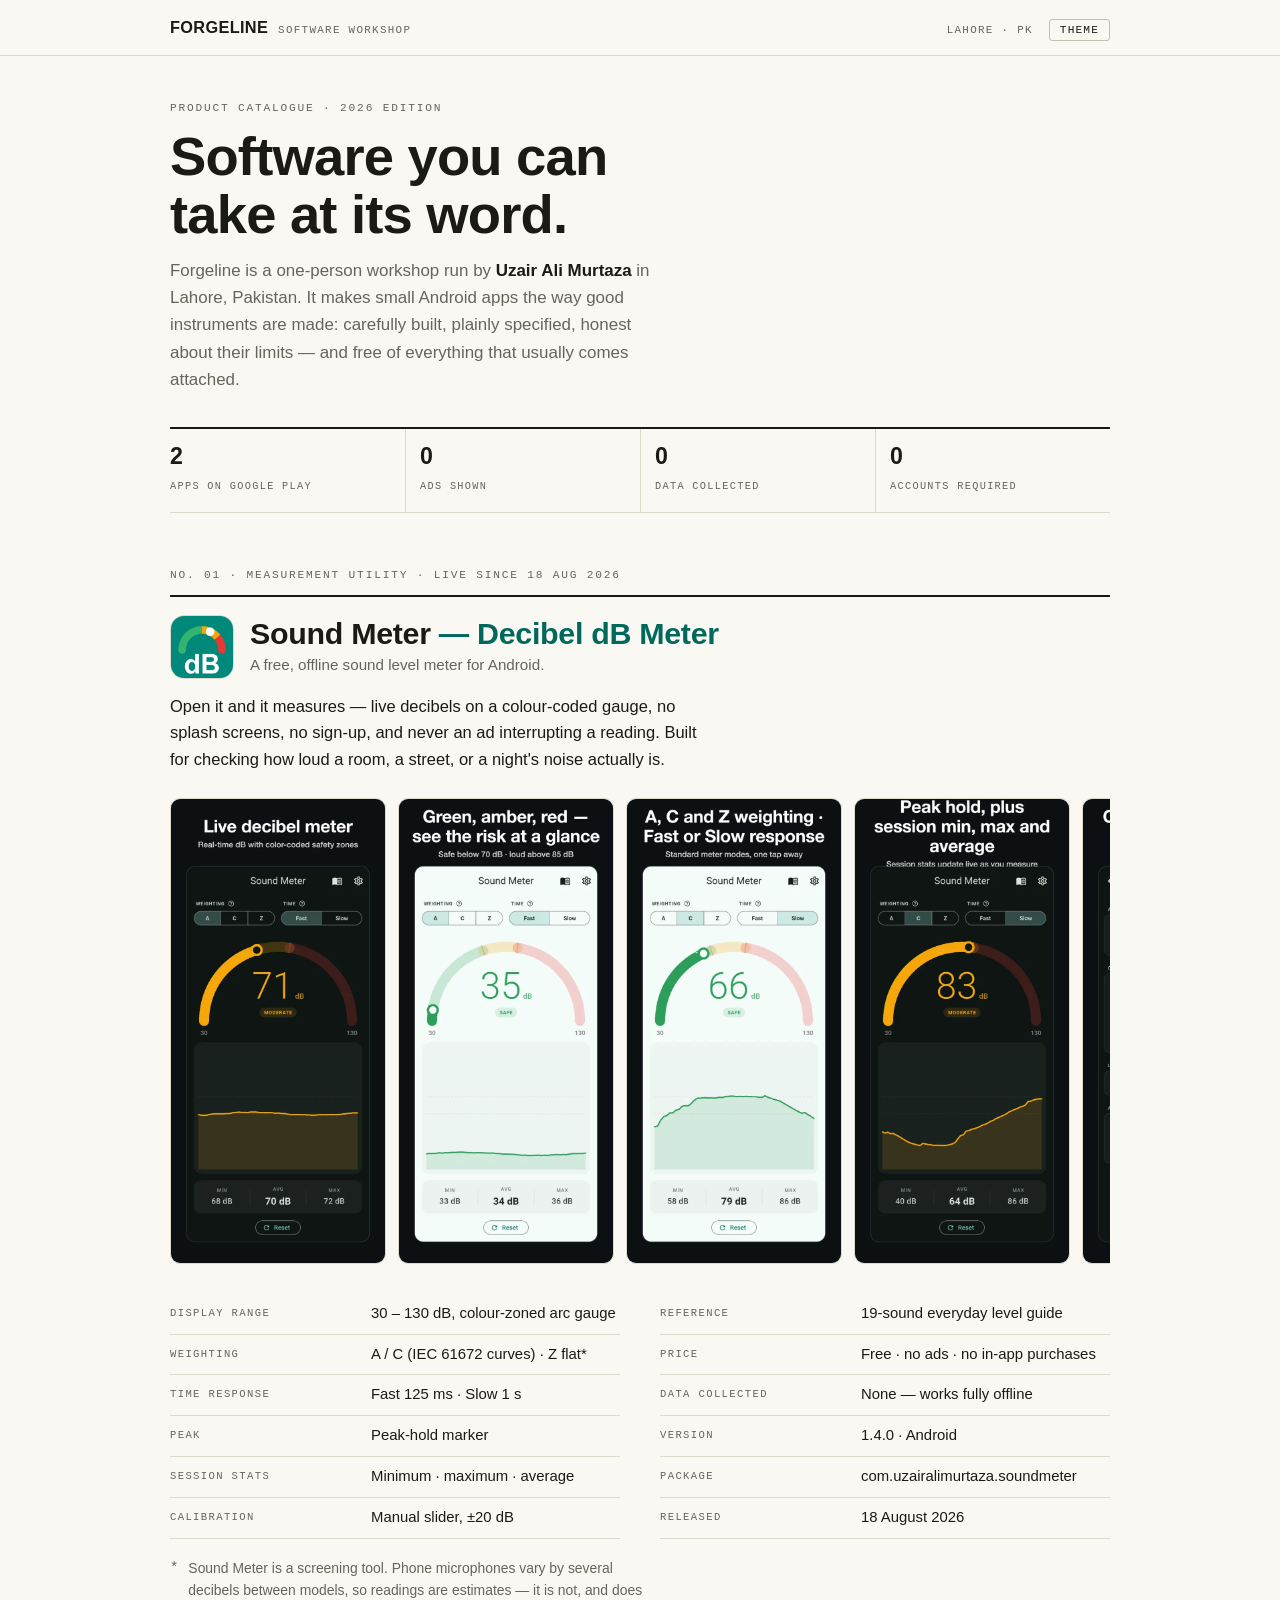
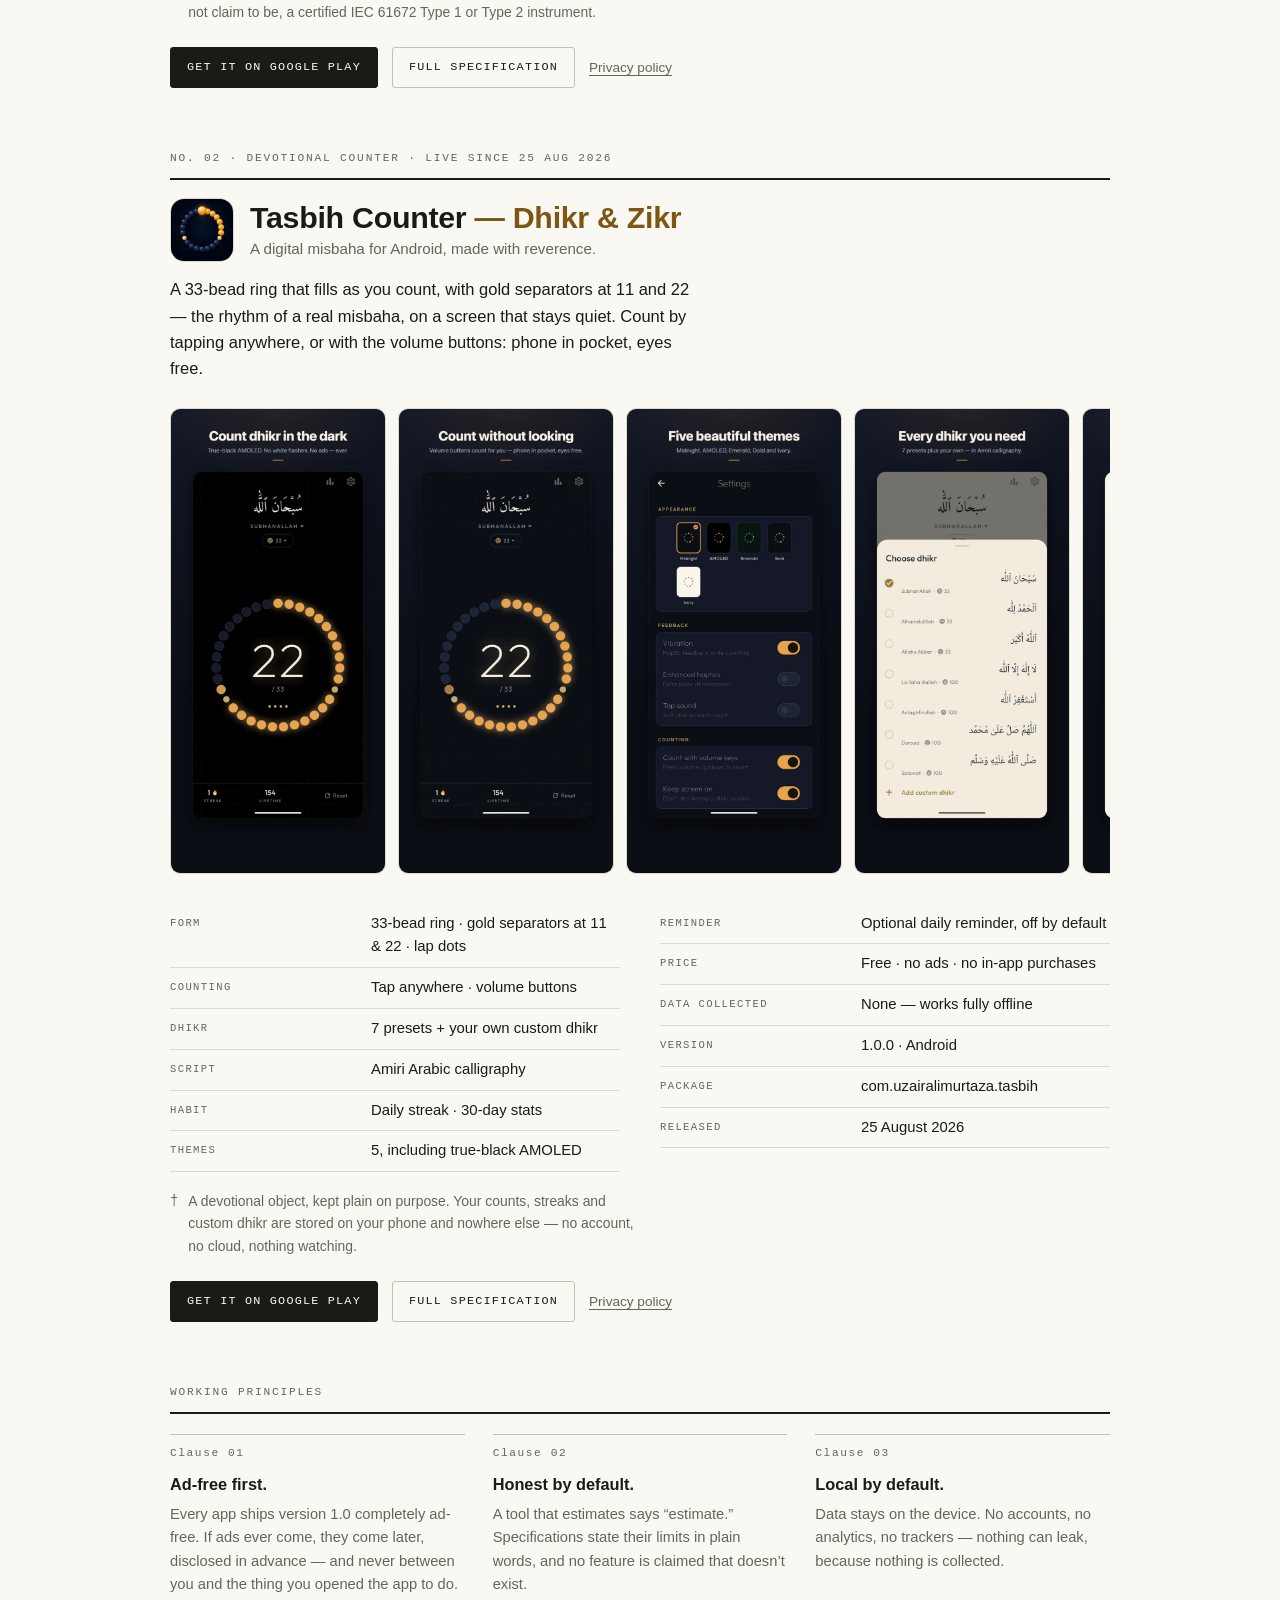
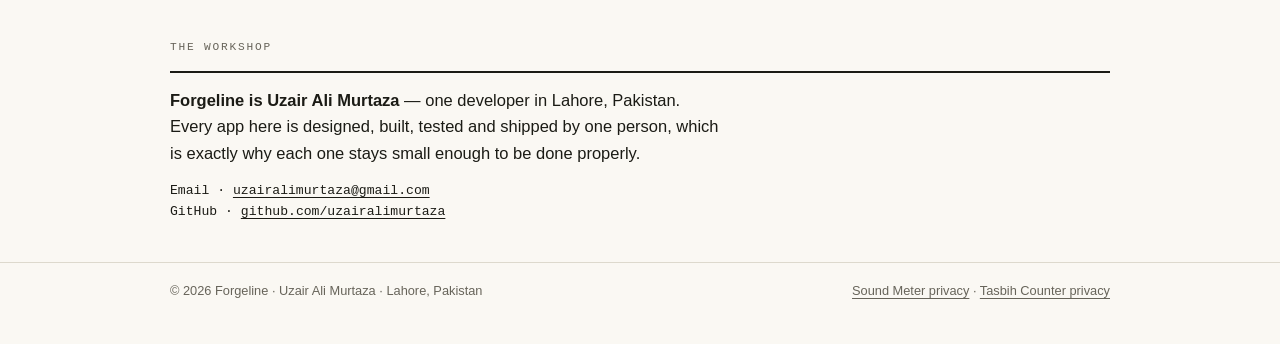
==== commit c348e948: "Sound Meter 1.4.0 on the product page and home card Co-Authored-By: Claude Opus 5.5 <noreply@anthrop" ====
--- a/index.html
+++ b/index.html
@@ -89,17 +89,17 @@
       <div class="spec-grid">
         <dl>
           <div class="row"><dt>Display range</dt><dd>30 – 130 dB, colour-zoned arc gauge</dd></div>
-          <div class="row"><dt>Weighting</dt><dd>A / C / Z — broadband&nbsp;approximation*</dd></div>
+          <div class="row"><dt>Weighting</dt><dd>A / C (IEC&nbsp;61672 curves) · Z flat*</dd></div>
           <div class="row"><dt>Time response</dt><dd>Fast 125 ms · Slow 1 s</dd></div>
           <div class="row"><dt>Peak</dt><dd>Peak-hold marker</dd></div>
           <div class="row"><dt>Session stats</dt><dd>Minimum · maximum · average</dd></div>
-          <div class="row"><dt>Calibration</dt><dd>Manual slider, ±15 dB</dd></div>
+          <div class="row"><dt>Calibration</dt><dd>Manual slider, ±20 dB</dd></div>
         </dl>
         <dl>
           <div class="row"><dt>Reference</dt><dd>19-sound everyday level guide</dd></div>
           <div class="row"><dt>Price</dt><dd>Free · no ads · no in-app purchases</dd></div>
           <div class="row"><dt>Data collected</dt><dd>None — works fully offline</dd></div>
-          <div class="row"><dt>Version</dt><dd>1.0.1 · Android</dd></div>
+          <div class="row"><dt>Version</dt><dd>1.4.0 · Android</dd></div>
           <div class="row"><dt>Package</dt><dd>com.uzairalimurtaza.soundmeter</dd></div>
           <div class="row"><dt>Released</dt><dd>18 August 2026</dd></div>
         </dl>
@@ -121,7 +121,7 @@
     <p class="kicker">No. 02 · Devotional counter · Live since 25 Aug 2026</p>
     <hr class="rule-strong">
     <div class="app-head">
-      <img src="assets/tasbih-icon.webp" alt="Tasbih Counter app icon" width="192" height="192">
+      <img src="assets/tasbih-icon.webp" alt="Amber Tasbih app icon" width="192" height="192">
       <div>
         <h2 id="tb-title">Tasbih Counter <span class="accent-tb">— Dhikr &amp; Zikr</span></h2>
         <p class="sub">A digital misbaha for Android, made with reverence.</p>
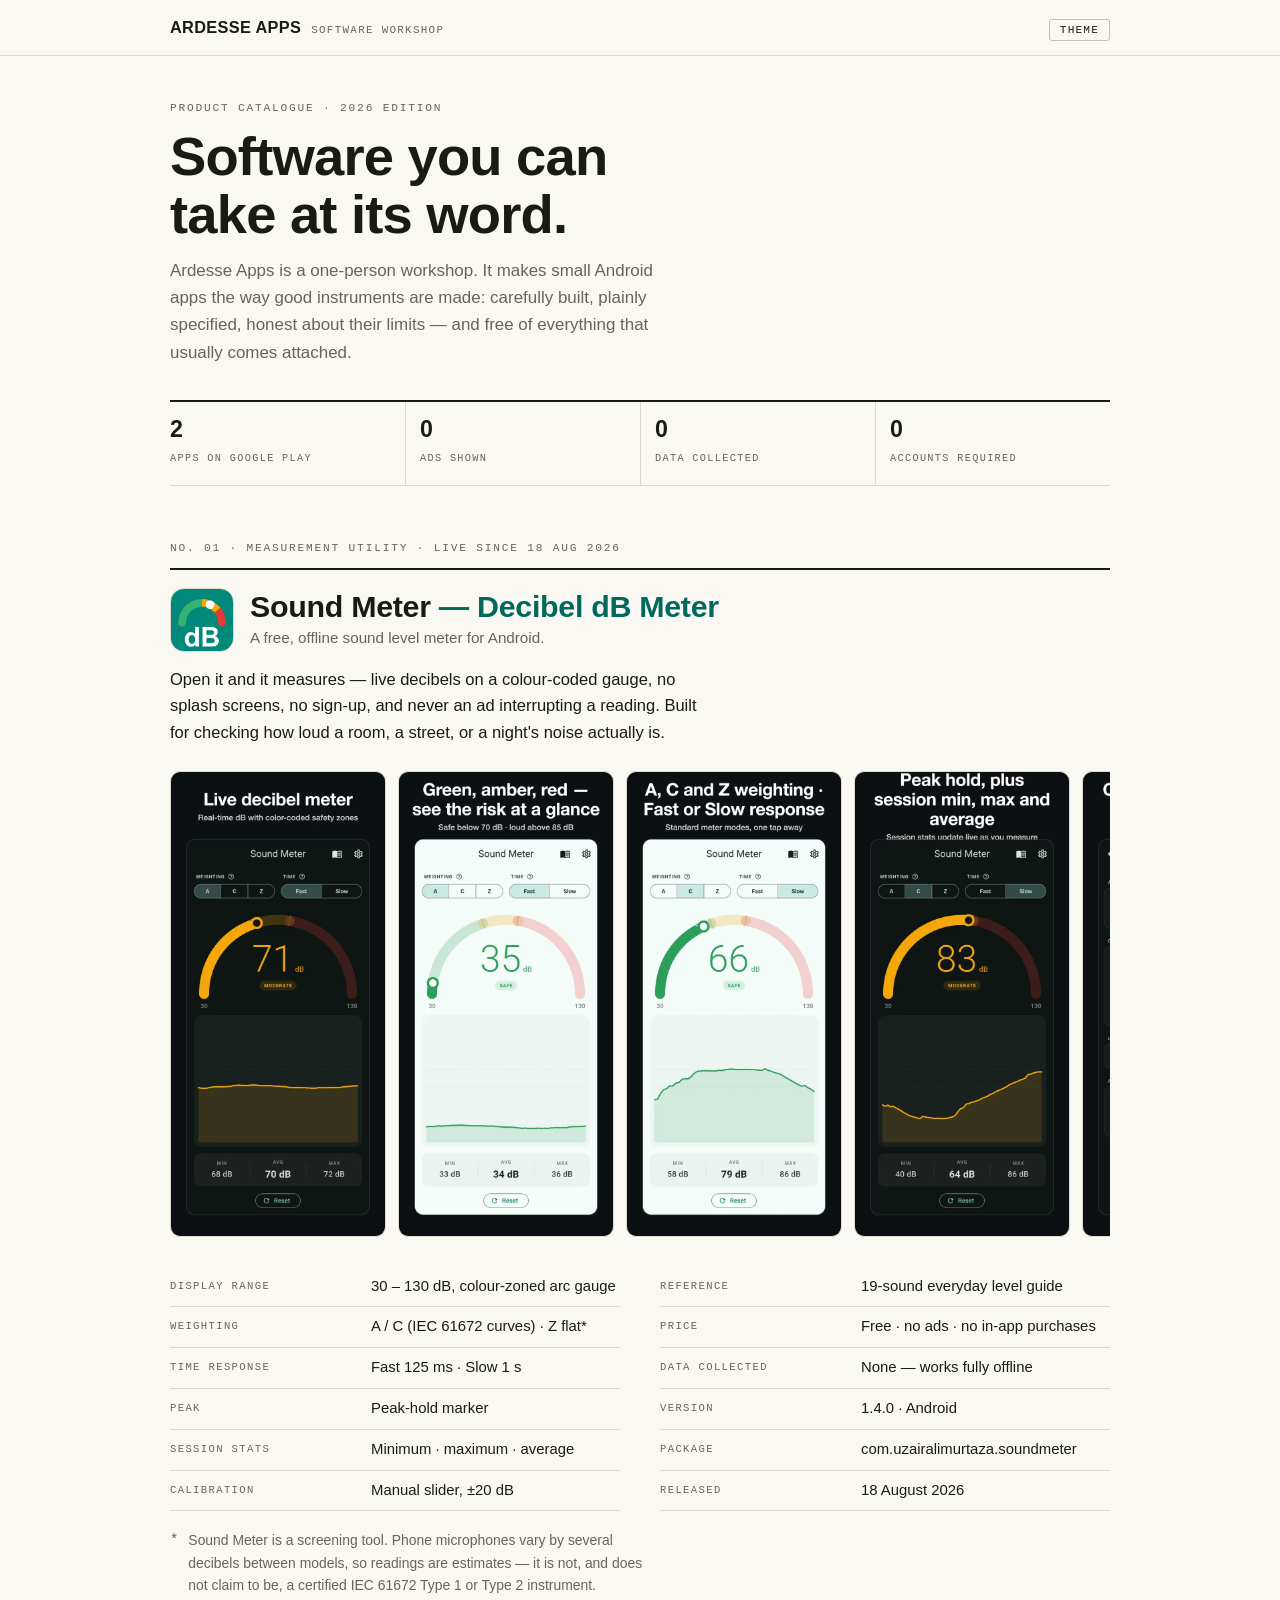
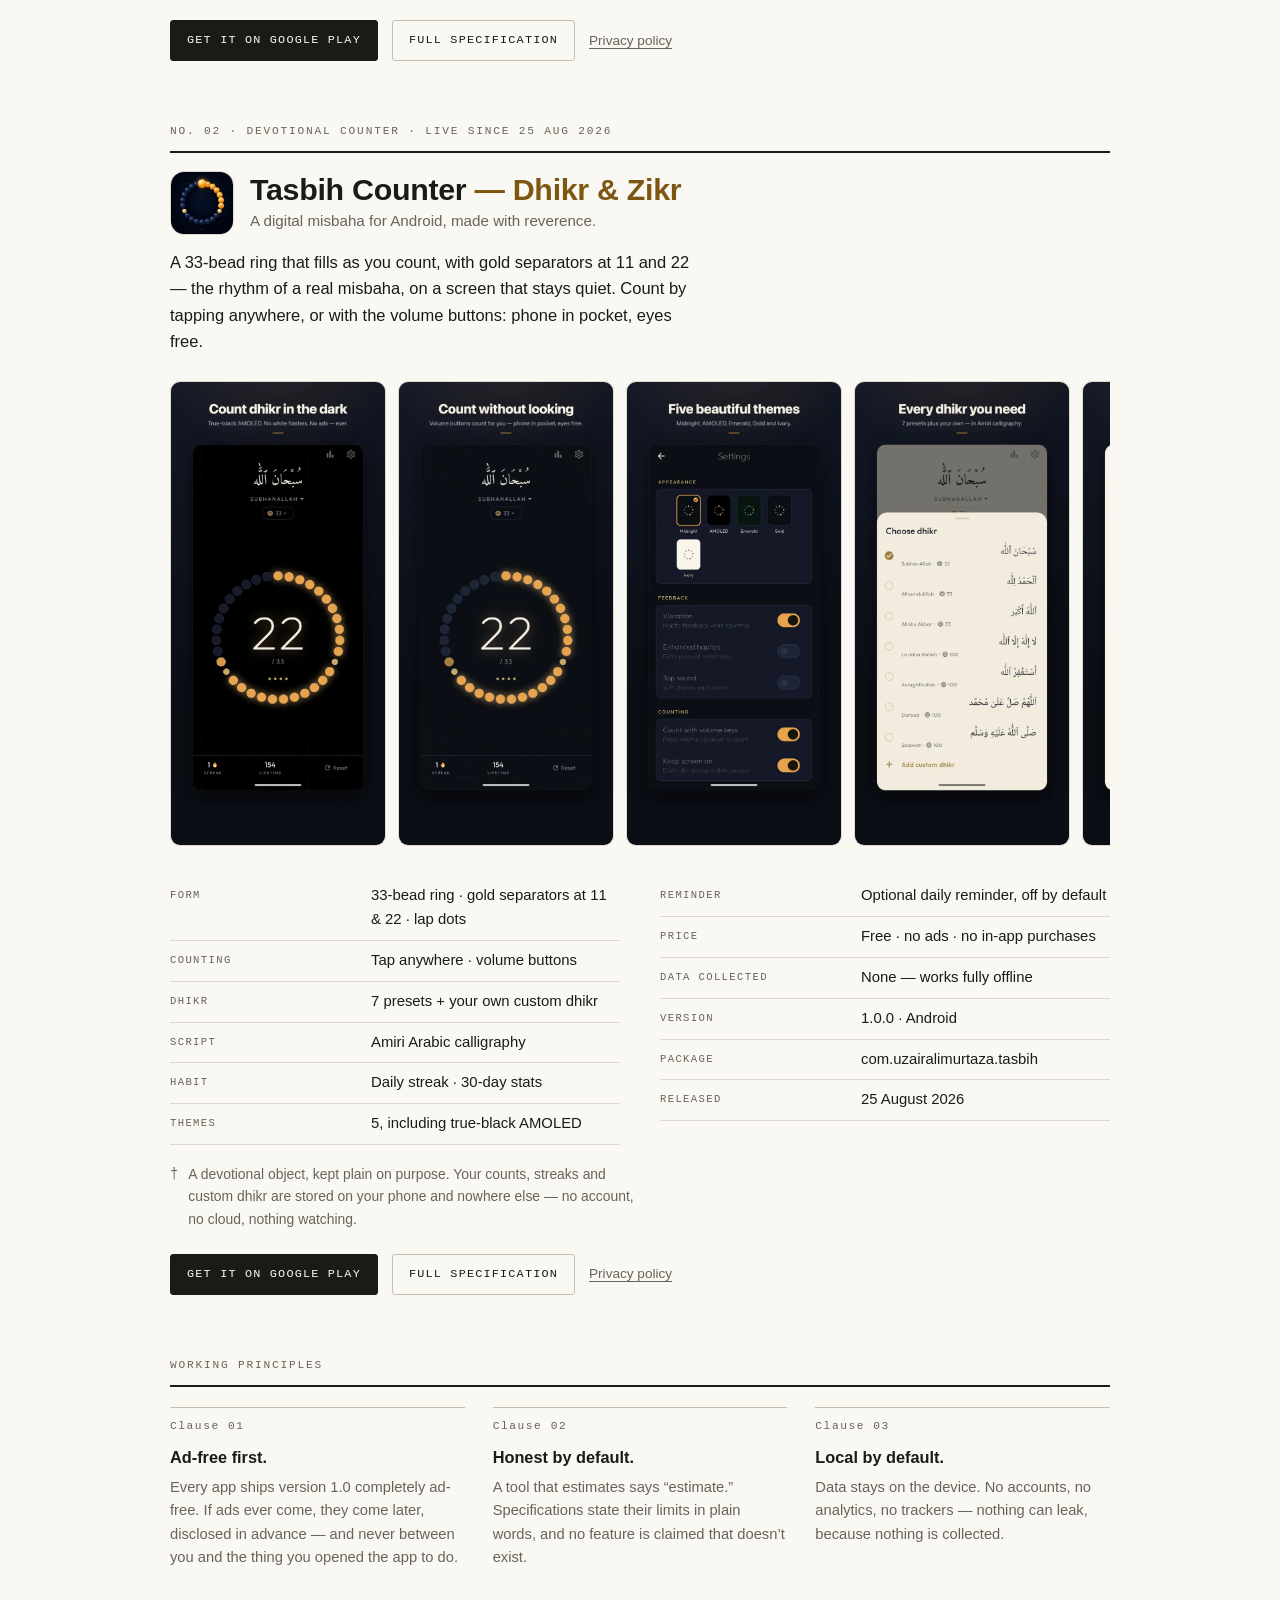
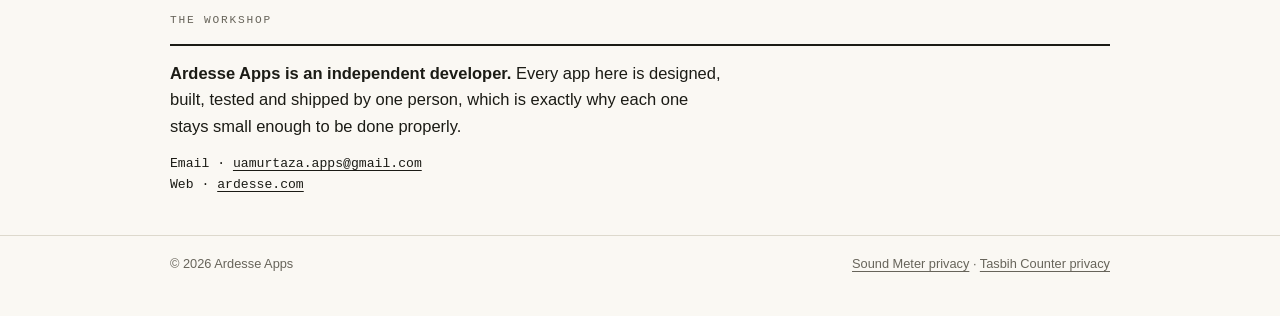
==== commit 246490af: "Identity clean-up: brand-only "Ardesse Apps", no personal name, city or personal Gmail - Home page: " ====
--- a/index.html
+++ b/index.html
@@ -3,25 +3,22 @@
 <head>
 <meta charset="utf-8">
 <meta name="viewport" content="width=device-width, initial-scale=1">
-<title>Forgeline — Honest Android Apps by Uzair Ali Murtaza</title>
-<meta name="description" content="Forgeline is a one-person software workshop in Lahore, Pakistan, run by Uzair Ali Murtaza. Small, honest Android apps on Google Play: Sound Meter and Tasbih Counter. Free, offline, ad-free, no data collected.">
+<title>Ardesse Apps — Honest Android Apps</title>
+<meta name="description" content="Ardesse Apps is a one-person software workshop. Small, honest Android apps on Google Play: Sound Meter and Tasbih Counter. Free, offline, ad-free, no data collected.">
 <link rel="canonical" href="https://uzairalimurtaza.github.io/">
 <link rel="icon" href="https://uzairalimurtaza.github.io/favicon.ico" sizes="32x32">
 <link rel="apple-touch-icon" href="https://uzairalimurtaza.github.io/apple-touch-icon.png">
 <meta property="og:type" content="website">
-<meta property="og:title" content="Forgeline — Honest Android Apps by Uzair Ali Murtaza">
-<meta property="og:description" content="Small, honest Android apps from a one-person workshop in Lahore. Free, offline, ad-free, no data collected.">
+<meta property="og:title" content="Ardesse Apps — Honest Android Apps">
+<meta property="og:description" content="Small, honest Android apps from a one-person workshop. Free, offline, ad-free, no data collected.">
 <meta property="og:url" content="https://uzairalimurtaza.github.io/">
-<meta property="og:image" content="https://uzairalimurtaza.github.io/og-image.png">
 <script type="application/ld+json">
 {
   "@context": "https://schema.org",
   "@type": "Organization",
-  "name": "Forgeline",
+  "name": "Ardesse Apps",
   "url": "https://uzairalimurtaza.github.io/",
-  "email": "uzairalimurtaza@gmail.com",
-  "founder": { "@type": "Person", "name": "Uzair Ali Murtaza" },
-  "address": { "@type": "PostalAddress", "addressLocality": "Lahore", "addressCountry": "PK" },
+  "email": "uamurtaza.apps@gmail.com",
   "description": "A one-person software workshop making small, honest Android apps. Publisher of Sound Meter and Tasbih Counter on Google Play."
 }
 </script>
@@ -38,9 +35,8 @@
 
 <header class="mast">
   <div class="wrap">
-    <a class="wordmark" href="/">Forgeline<small>Software workshop</small></a>
+    <a class="wordmark" href="/">Ardesse Apps<small>Software workshop</small></a>
     <div class="mast-right">
-      <span class="mast-loc">Lahore&nbsp;·&nbsp;PK</span>
       <button class="theme-toggle" type="button" aria-label="Toggle light and dark theme">Theme</button>
     </div>
   </div>
@@ -50,8 +46,7 @@
   <section class="hero wrap">
     <p class="kicker">Product catalogue · 2026 edition</p>
     <h1>Software you can take at its word.</h1>
-    <p class="lede">Forgeline is a one-person workshop run by <strong>Uzair Ali Murtaza</strong> in
-    Lahore, Pakistan. It makes small Android apps the way good instruments are made:
+    <p class="lede">Ardesse Apps is a one-person workshop. It makes small Android apps the way good instruments are made:
     carefully built, plainly specified, honest about their limits — and free of everything
     that usually comes attached.</p>
     <div class="facts-strip" role="list" aria-label="Portfolio at a glance">
@@ -202,17 +197,17 @@
     <p class="kicker">The workshop</p>
     <hr class="rule-strong">
     <h2 id="mk-title" style="position:absolute;width:1px;height:1px;overflow:hidden;clip:rect(0 0 0 0)">About and contact</h2>
-    <p><strong>Forgeline is Uzair Ali Murtaza</strong> — one developer in Lahore, Pakistan.
+    <p><strong>Ardesse Apps is an independent developer.</strong>
     Every app here is designed, built, tested and shipped by one person, which is exactly
     why each one stays small enough to be done properly.</p>
-    <p class="contact-line">Email · <a href="mailto:uzairalimurtaza@gmail.com">uzairalimurtaza@gmail.com</a><br>
-    GitHub · <a href="https://github.com/uzairalimurtaza">github.com/uzairalimurtaza</a></p>
+    <p class="contact-line">Email · <a href="mailto:uamurtaza.apps@gmail.com">uamurtaza.apps@gmail.com</a><br>
+    Web · <a href="https://ardesse.com/">ardesse.com</a></p>
   </section>
 </main>
 
 <footer class="site">
   <div class="wrap">
-    <span>© 2026 Forgeline · Uzair Ali Murtaza · Lahore, Pakistan</span>
+    <span>© 2026 Ardesse Apps</span>
     <span>
       <a href="soundmeter-privacy/">Sound Meter privacy</a> ·
       <a href="tasbih-privacy/">Tasbih Counter privacy</a>
